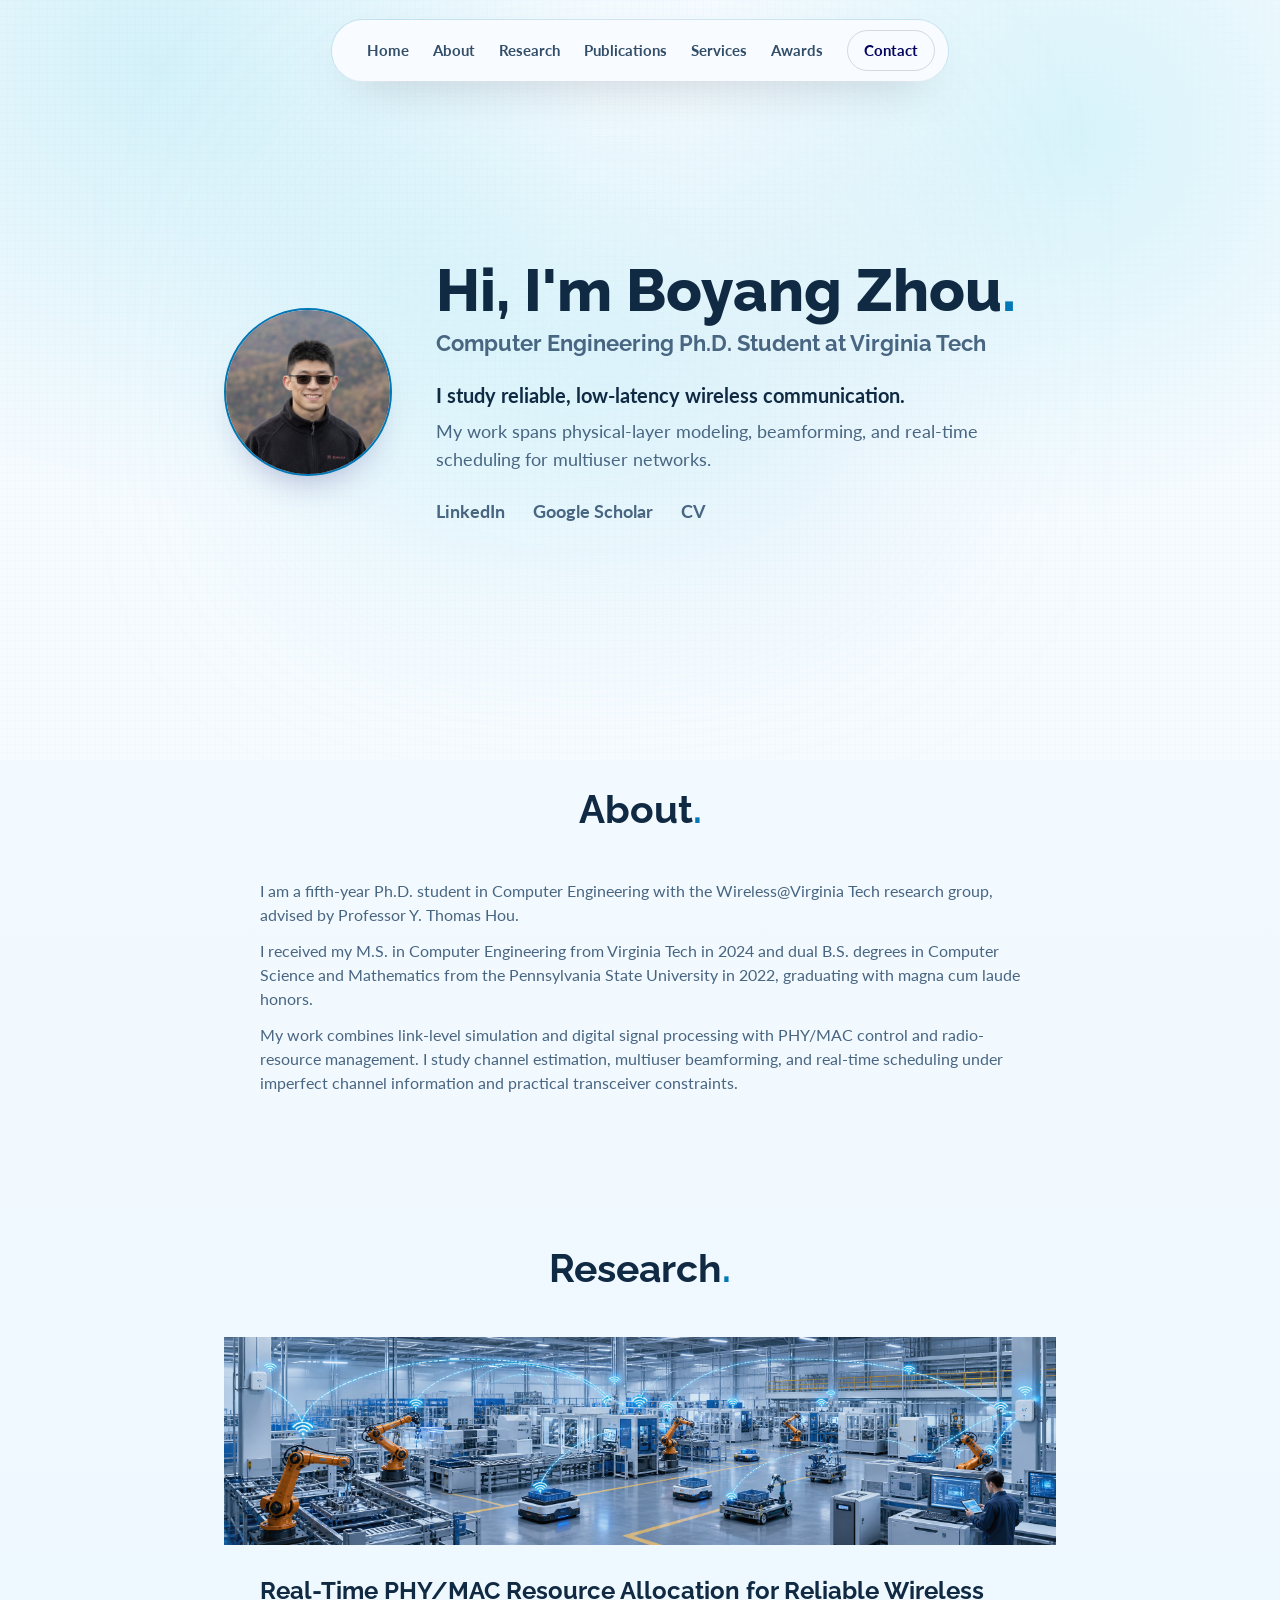
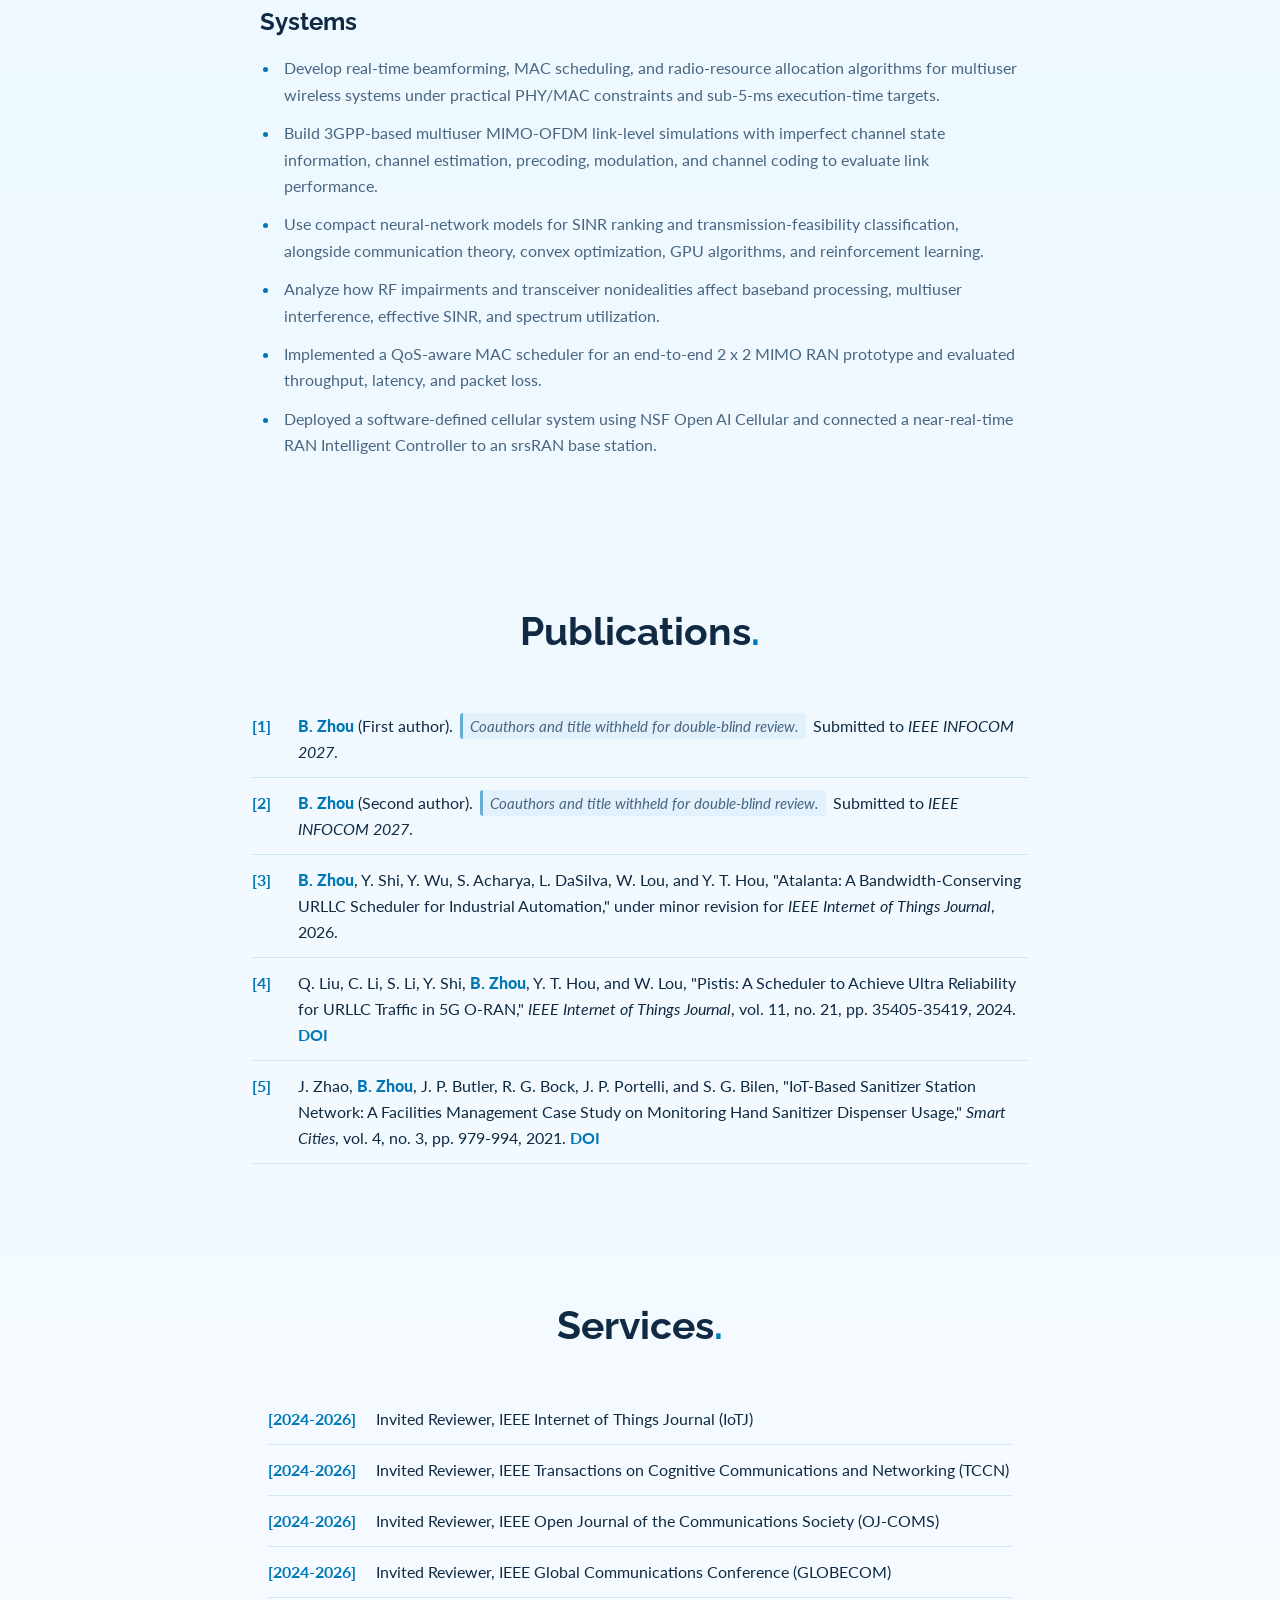
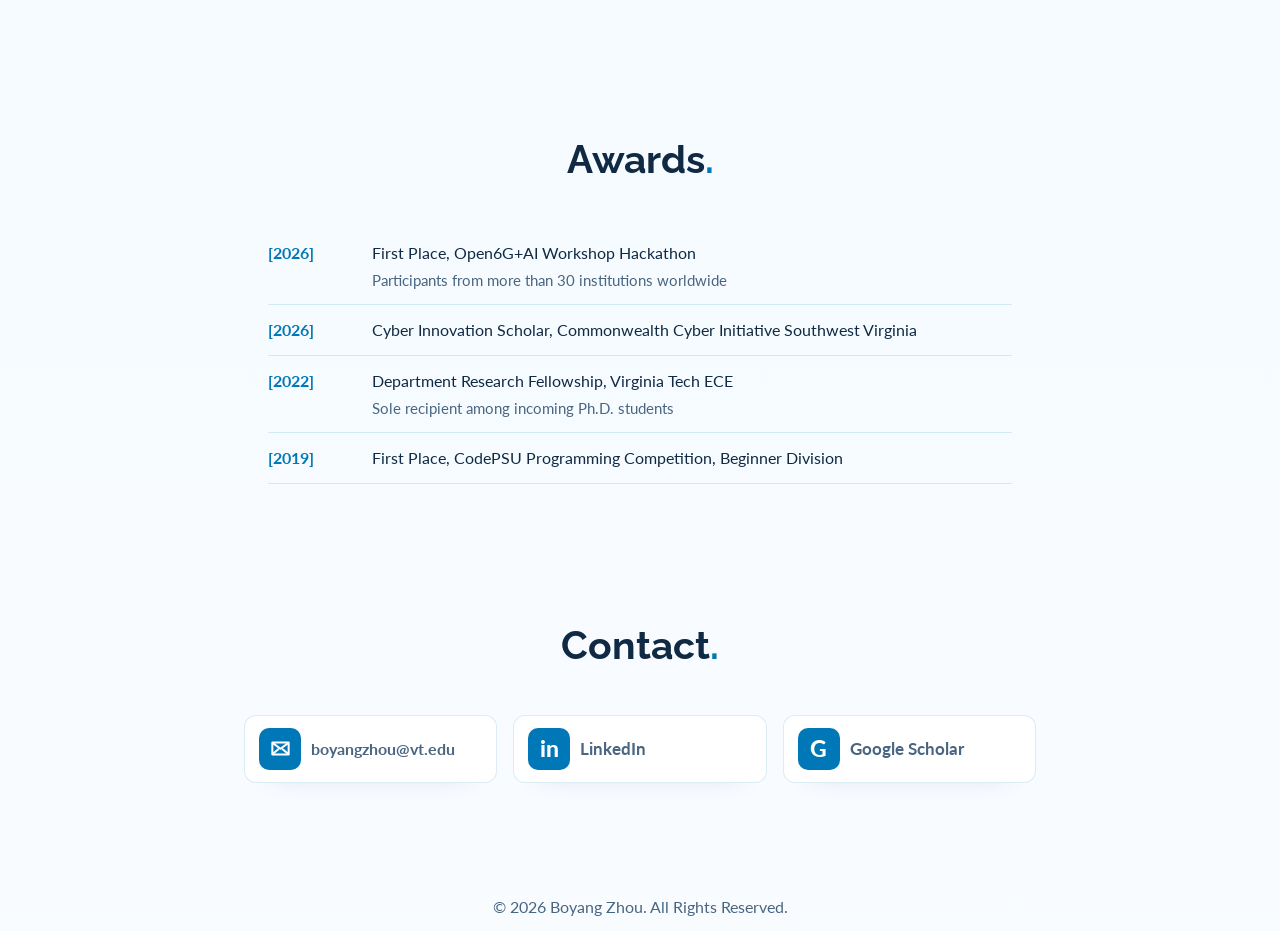
==== index.html @ 26a2ac99 "Refine homepage introduction and responsive hero" ====
<!doctype html>
<html lang="en">
  <head>
    <meta charset="utf-8">
    <meta name="viewport" content="width=device-width, initial-scale=1">
    <meta name="description" content="Boyang Zhou is a fifth-year Computer Engineering Ph.D. student at Virginia Tech researching reliable, resource-efficient wireless systems across the PHY and MAC layers.">
    <title>Boyang Zhou</title>
    <link rel="icon" type="image/svg+xml" href="assets/favicon.svg">
    <link rel="preconnect" href="https://fonts.googleapis.com">
    <link rel="preconnect" href="https://fonts.gstatic.com" crossorigin>
    <link href="https://fonts.googleapis.com/css2?family=Lato:wght@100;300;400;700;900&family=Raleway:wght@100;200;300;400;500;600;700;800;900&display=swap" rel="stylesheet">
    <link rel="stylesheet" href="styles.css">
  </head>
  <body>
    <nav class="floating-nav" aria-label="Primary navigation">
      <a href="#home">Home</a>
      <a href="#about">About</a>
      <a href="#projects">Research</a>
      <a href="#publications">Publications</a>
      <a href="#services">Services</a>
      <a href="#award">Awards</a>
      <a class="nav-contact" href="#contact">Contact</a>
    </nav>

    <main>
      <section id="home" class="hero bg-grid">
        <div class="glow"></div>
        <div class="hero-inner">
          <div class="hero-main">
            <div class="avatar-card" aria-label="Profile photo">
              <img id="portrait" src="assets/profile.jpg" alt="Boyang Zhou">
              <div class="avatar-fallback">BZ</div>
            </div>
            <div class="hero-text">
              <h1>Hi, I'm Boyang Zhou<span>.</span></h1>
              <h2>Computer Engineering Ph.D. Student at Virginia Tech</h2>
              <p class="hero-copy">
                I study reliable, low-latency wireless communication.
                <span>My work spans physical-layer modeling, beamforming, and real-time scheduling for multiuser networks.</span>
              </p>
              <div class="social-row" aria-label="Profile links">
                <a href="https://www.linkedin.com/in/byzhou1" rel="noreferrer">LinkedIn</a>
                <a href="https://scholar.google.com/citations?user=T1rkbY0AAAAJ&hl=en" rel="noreferrer">Google Scholar</a>
                <a href="assets/Boyang_Zhou_CV_2026_09_23.pdf">CV</a>
              </div>
            </div>
          </div>

        </div>
      </section>

      <section id="about" class="content-section">
        <header class="section-heading">
          <h2>About<span>.</span></h2>
        </header>

        <div class="about-layout">
          <div class="about-copy">
            <p>
              I am a fifth-year Ph.D. student in Computer Engineering with the Wireless@Virginia
              Tech research group, advised by Professor Y. Thomas Hou.
            </p>
            <p>
              I received my M.S. in Computer Engineering from Virginia Tech in 2024 and
              dual B.S. degrees in Computer Science and Mathematics from the Pennsylvania
              State University in 2022, graduating with magna cum laude honors.
            </p>
            <p>
              My work combines link-level simulation and digital signal processing with
              PHY/MAC control and radio-resource management. I study channel estimation,
              multiuser beamforming, and real-time scheduling under imperfect channel information
              and practical transceiver constraints.
            </p>
          </div>
        </div>
      </section>

      <section id="projects" class="content-section">
        <header class="section-heading">
          <h2>Research<span>.</span></h2>
        </header>

        <article class="research-feature">
          <div class="research-visual">
            <img src="assets/factory-wireless.png" alt="Automated industrial factory connected by wireless links">
          </div>
          <div class="research-content">
            <h3>Real-Time PHY/MAC Resource Allocation for Reliable Wireless Systems</h3>
            <ul>
              <li>Develop real-time beamforming, MAC scheduling, and radio-resource allocation algorithms for multiuser wireless systems under practical PHY/MAC constraints and sub-5-ms execution-time targets.</li>
              <li>Build 3GPP-based multiuser MIMO-OFDM link-level simulations with imperfect channel state information, channel estimation, precoding, modulation, and channel coding to evaluate link performance.</li>
              <li>Use compact neural-network models for SINR ranking and transmission-feasibility classification, alongside communication theory, convex optimization, GPU algorithms, and reinforcement learning.</li>
              <li>Analyze how RF impairments and transceiver nonidealities affect baseband processing, multiuser interference, effective SINR, and spectrum utilization.</li>
              <li>Implemented a QoS-aware MAC scheduler for an end-to-end 2 x 2 MIMO RAN prototype and evaluated throughput, latency, and packet loss.</li>
              <li>Deployed a software-defined cellular system using NSF Open AI Cellular and connected a near-real-time RAN Intelligent Controller to an srsRAN base station.</li>
            </ul>
          </div>
        </article>
      </section>

      <section id="publications" class="content-section">
        <header class="section-heading">
          <h2>Publications<span>.</span></h2>
        </header>

        <div class="publication-list" aria-live="polite">
          <ol class="ieee-list">
            <li>
              <strong class="author-emphasis">B. Zhou</strong> (First author).
              <span class="blind-review-note">Coauthors and title withheld for double-blind review.</span>
              Submitted to <em>IEEE INFOCOM 2027</em>.
            </li>
            <li>
              <strong class="author-emphasis">B. Zhou</strong> (Second author).
              <span class="blind-review-note">Coauthors and title withheld for double-blind review.</span>
              Submitted to <em>IEEE INFOCOM 2027</em>.
            </li>
            <li>
              <strong class="author-emphasis">B. Zhou</strong>, Y. Shi, Y. Wu, S. Acharya,
              L. DaSilva, W. Lou, and Y. T. Hou, "Atalanta: A Bandwidth-Conserving URLLC
              Scheduler for Industrial Automation," under minor revision for
              <em>IEEE Internet of Things Journal</em>, 2026.
            </li>
            <li>
              Q. Liu, C. Li, S. Li, Y. Shi, <strong class="author-emphasis">B. Zhou</strong>,
              Y. T. Hou, and W. Lou, "Pistis: A Scheduler to Achieve Ultra Reliability for
              URLLC Traffic in 5G O-RAN," <em>IEEE Internet of Things Journal</em>, vol. 11,
              no. 21, pp. 35405-35419, 2024. <a href="https://ieeexplore.ieee.org/stamp/stamp.jsp?arnumber=10620233" rel="noreferrer">DOI</a>
            </li>
            <li>
              J. Zhao, <strong class="author-emphasis">B. Zhou</strong>, J. P. Butler,
              R. G. Bock, J. P. Portelli, and S. G. Bilen, "IoT-Based Sanitizer Station
              Network: A Facilities Management Case Study on Monitoring Hand Sanitizer
              Dispenser Usage," <em>Smart Cities</em>, vol. 4, no. 3, pp. 979-994, 2021.
              <a href="https://doi.org/10.3390/smartcities4030051" rel="noreferrer">DOI</a>
            </li>
          </ol>
        </div>
      </section>

      <section id="services" class="content-section">
        <header class="section-heading">
          <h2>Services<span>.</span></h2>
        </header>

        <ul class="entry-list">
          <li><span>[2024-2026]</span> Invited Reviewer, IEEE Internet of Things Journal (IoTJ)</li>
          <li><span>[2024-2026]</span> Invited Reviewer, IEEE Transactions on Cognitive Communications and Networking (TCCN)</li>
          <li><span>[2024-2026]</span> Invited Reviewer, IEEE Open Journal of the Communications Society (OJ-COMS)</li>
          <li><span>[2024-2026]</span> Invited Reviewer, IEEE Global Communications Conference (GLOBECOM)</li>
        </ul>
      </section>

      <section id="award" class="content-section">
        <header class="section-heading">
          <h2>Awards<span>.</span></h2>
        </header>

        <ul class="entry-list award-list">
          <li>
            <span>[2026]</span>
            <div class="award-details">
              <p>First Place, Open6G+AI Workshop Hackathon</p>
              <small>Participants from more than 30 institutions worldwide</small>
            </div>
          </li>
          <li>
            <span>[2026]</span>
            <div class="award-details">
              <p>Cyber Innovation Scholar, Commonwealth Cyber Initiative Southwest Virginia</p>
            </div>
          </li>
          <li>
            <span>[2022]</span>
            <div class="award-details">
              <p>Department Research Fellowship, Virginia Tech ECE</p>
              <small>Sole recipient among incoming Ph.D. students</small>
            </div>
          </li>
          <li>
            <span>[2019]</span>
            <div class="award-details">
              <p>First Place, CodePSU Programming Competition, Beginner Division</p>
            </div>
          </li>
        </ul>
      </section>

      <section id="contact" class="content-section contact-section">
        <header class="section-heading">
          <h2>Contact<span>.</span></h2>
        </header>

        <ul class="contact-list">
          <li>
            <span class="contact-icon" aria-hidden="true">
              <svg viewBox="0 0 24 24" focusable="false">
                <path d="M4.75 6.75h14.5v10.5H4.75z"></path>
                <path d="m5.25 7.25 6.75 5 6.75-5"></path>
                <path d="m5.25 16.75 4.85-4.1"></path>
                <path d="m18.75 16.75-4.85-4.1"></path>
              </svg>
            </span>
            <div>
              <a href="mailto:boyangzhou@vt.edu">boyangzhou@vt.edu</a>
            </div>
          </li>
          <li>
            <span class="contact-icon">in</span>
            <div>
              <a href="https://www.linkedin.com/in/byzhou1" rel="noreferrer">LinkedIn</a>
            </div>
          </li>
          <li>
            <span class="contact-icon">G</span>
            <div>
              <a href="https://scholar.google.com/citations?user=T1rkbY0AAAAJ&hl=en" rel="noreferrer">Google Scholar</a>
            </div>
          </li>
        </ul>
      </section>
    </main>

    <footer class="footer">
      <p>© <span id="year"></span> Boyang Zhou. All Rights Reserved.</p>
    </footer>

    <script src="script.js"></script>
  </body>
</html>
---- styles.css ----
:root {
  --primary: #f6fbff;
  --secondary: #0077b6;
  --secondary-hover: #023e8a;
  --third: #ffffff;
  --primary-text: #102a43;
  --secondary-text: #486581;
  --white: #f8fbff;
  --ink-muted: #334e68;
  --soft-blue: #caf0f8;
  --pale-blue: #e6f6ff;
  --sky-blue: #00b4d8;
  --deep-blue: #03045e;
  --card-border: rgba(0, 119, 182, 0.14);
}

* {
  box-sizing: border-box;
  margin: 0;
  padding: 0;
  scroll-behavior: smooth;
}

body {
  min-height: 100vh;
  background:
    linear-gradient(180deg, #f6fbff 0%, #eef8ff 42%, #f9fcff 100%);
  color: var(--primary-text);
  font-family: Lato, system-ui, -apple-system, BlinkMacSystemFont, "Segoe UI", sans-serif;
  line-height: 1.5;
}

a {
  color: inherit;
  text-decoration: none;
}

a:hover {
  color: inherit;
}

img {
  display: block;
  width: 100%;
}

.floating-nav {
  position: fixed;
  inset-inline: 0;
  top: 20px;
  z-index: 5000;
  display: flex;
  width: max-content;
  max-width: calc(100vw - 24px);
  align-items: center;
  justify-content: center;
  gap: 24px;
  margin-inline: auto;
  padding: 9px 12px 9px 34px;
  border: 1px solid transparent;
  border-radius: 999px;
  background: var(--white);
  color: var(--ink-muted);
  box-shadow:
    0 18px 46px -26px rgba(3, 10, 24, 0.58),
    0 1px 0 0 rgba(248, 251, 255, 0.72),
    0 0 0 1px rgba(0, 119, 182, 0.14);
  font-weight: 500;
}

.floating-nav a {
  position: relative;
  display: flex;
  align-items: center;
  font-size: 15px;
  font-weight: 700;
  transition: color 180ms ease, background 180ms ease, border-color 180ms ease, box-shadow 180ms ease;
}

.floating-nav a:hover {
  color: var(--secondary);
}

.floating-nav a::before,
.social-row a::before,
.contact-list a::before,
.publication-links a::before {
  position: absolute;
  right: 0;
  bottom: -4px;
  left: 0;
  height: 2px;
  border-radius: 999px;
  content: "";
  background: currentColor;
  transform: scaleX(0);
  transform-origin: center;
  transition: transform 180ms ease;
}

.floating-nav a:hover::before,
.social-row a:hover::before,
.contact-list a:hover::before,
.publication-links a:hover::before {
  transform: scaleX(1);
}

.floating-nav .nav-contact {
  padding: 8px 16px;
  border: 1px solid rgba(66, 82, 109, 0.2);
  border-radius: 999px;
  color: var(--deep-blue);
}

.floating-nav .nav-contact::before {
  display: none;
}

.floating-nav .nav-contact:hover {
  border-color: var(--secondary);
  background: rgba(0, 119, 182, 0.08);
  box-shadow: 0 0 0 3px rgba(0, 119, 182, 0.12);
}

.bg-grid {
  background-color: var(--primary);
  background-image:
    radial-gradient(circle at 12% 8%, rgba(0, 180, 216, 0.14), transparent 28rem),
    radial-gradient(circle at 84% 18%, rgba(202, 240, 248, 0.7), transparent 24rem),
    url("data:image/svg+xml,%3csvg xmlns='http://www.w3.org/2000/svg' viewBox='0 0 32 32' width='8' height='8' fill='none' stroke='rgb(0 119 182 / 0.08)'%3e%3cpath d='M0 .5H31.5V32'/%3e%3c/svg%3e");
}

.hero {
  position: relative;
  display: flex;
  min-height: min(760px, 88vh);
  align-items: center;
  overflow: hidden;
  padding: 96px 24px 72px;
}

.hero-inner,
.content-section,
.footer {
  max-width: 56rem;
  margin-inline: auto;
}

.hero-inner {
  position: relative;
  z-index: 2;
  width: 100%;
  padding-inline: 32px;
}

.social-row {
  display: flex;
  flex-wrap: wrap;
  gap: 28px;
  padding: 24px 0 0;
  color: var(--secondary-text);
  font-size: 18px;
  font-weight: 700;
}

.social-row a:hover {
  color: var(--secondary);
}

.social-row a,
.contact-list a,
.publication-links a {
  position: relative;
  font-family: Lato, system-ui, -apple-system, BlinkMacSystemFont, "Segoe UI", sans-serif;
  font-weight: 700;
}

.social-row a {
  transition: color 180ms ease, background 180ms ease;
}

.hero-main {
  display: flex;
  align-items: center;
  justify-content: flex-start;
  gap: 44px;
  margin-top: 0;
}

.hero-text {
  min-width: 0;
}

.hero h1 {
  color: var(--primary-text);
  font-family: Raleway, sans-serif;
  font-size: clamp(40px, 7vw, 59px);
  font-weight: 800;
  line-height: 1.08;
}

.hero h1 span,
.section-heading h2 span {
  color: var(--secondary);
}

.hero h2 {
  margin-top: 8px;
  color: var(--secondary-text);
  font-family: Raleway, sans-serif;
  font-size: clamp(18px, 2.2vw, 22px);
  font-weight: 700;
  line-height: 1.18;
  white-space: nowrap;
}

.avatar-card {
  display: block;
  width: 168px;
  height: 168px;
  flex: 0 0 168px;
  overflow: hidden;
  border: 2px solid var(--secondary);
  border-radius: 999px;
  background: var(--pale-blue);
  box-shadow: 0 22px 48px -32px rgba(3, 4, 94, 0.58);
}

.avatar-card img {
  display: none;
  height: 100%;
  object-fit: cover;
  object-position: 50% 25%;
}

.avatar-card.loaded img {
  display: block;
}

.avatar-card.loaded .avatar-fallback {
  display: none;
}

.avatar-fallback {
  display: grid;
  height: 100%;
  place-items: center;
  color: var(--secondary);
  font-family: Raleway, sans-serif;
  font-size: 54px;
  font-weight: 900;
}

.hero-copy {
  max-width: 36rem;
  padding-top: 24px;
  color: var(--primary-text);
  font-size: 20px;
  font-weight: 700;
  line-height: 1.45;
}

.hero-copy span {
  display: block;
  margin-top: 8px;
  color: var(--secondary-text);
  font-size: 18px;
  font-weight: 400;
  line-height: 1.55;
}

.primary-button,
.read-more {
  display: inline-flex;
  align-items: center;
  justify-content: center;
  gap: 8px;
  margin-top: 12px;
  padding: 10px 16px;
  border: 0;
  border-radius: 8px;
  background: var(--secondary);
  color: #ffffff;
  font: inherit;
  font-size: 16px;
  font-weight: 700;
  text-transform: uppercase;
  box-shadow: 0 14px 28px -18px rgba(0, 119, 182, 0.72), 0 2px 8px rgba(3, 10, 24, 0.08);
  cursor: pointer;
  transition: background 160ms ease, box-shadow 160ms ease, transform 160ms ease;
}

.primary-button:hover,
.read-more:hover {
  background: var(--secondary-hover);
  box-shadow: 0 18px 34px -20px rgba(147, 197, 253, 0.68), 0 4px 10px rgba(3, 10, 24, 0.18);
  transform: translate(-2px, -2px);
}

.glow {
  position: absolute;
  top: 176px;
  left: calc(50% - 300px);
  width: min(32rem, 75vw);
  height: 357px;
  filter: blur(118px);
  background: linear-gradient(106.89deg, rgba(0, 180, 216, 0.2) 15.73%, rgba(144, 224, 239, 0.38) 15.74%, rgba(202, 240, 248, 0.52) 56.49%, rgba(0, 119, 182, 0.18) 115.91%);
}

.content-section {
  padding: 20px 32px 112px;
  scroll-margin-top: 112px;
}

.section-heading {
  padding-bottom: 40px;
  text-align: center;
}

.section-heading h2 {
  color: var(--primary-text);
  font-family: Raleway, sans-serif;
  font-size: 39px;
  font-weight: 700;
}

.section-heading p {
  color: var(--secondary-text);
}

.about-layout {
  display: block;
  color: var(--secondary-text);
}

.about-copy {
  max-width: 760px;
  margin-inline: auto;
}

.about-copy p {
  padding-bottom: 12px;
  font-size: 16px;
}

.research-feature {
  max-width: 850px;
  margin-inline: auto;
}

.research-visual {
  position: relative;
  overflow: hidden;
  margin-bottom: 30px;
  -webkit-mask-image: radial-gradient(ellipse 98% 94% at center, #000 58%, rgba(0, 0, 0, 0.96) 76%, transparent 100%);
  mask-image: radial-gradient(ellipse 98% 94% at center, #000 58%, rgba(0, 0, 0, 0.96) 76%, transparent 100%);
}

.research-visual img {
  display: block;
  width: 100%;
  height: auto;
  filter: saturate(0.92) contrast(0.97);
}

.research-content {
  max-width: 800px;
  margin-inline: auto;
  padding-inline: 20px;
}

.research-content h3 {
  margin-bottom: 18px;
  color: var(--primary-text);
  font-family: Raleway, sans-serif;
  font-size: 24px;
  font-weight: 700;
  line-height: 1.3;
}

.research-content ul {
  padding-left: 20px;
  color: var(--secondary-text);
}

.research-content li {
  margin-bottom: 12px;
  padding-left: 4px;
  font-size: 16px;
  line-height: 1.65;
}

.research-content li::marker {
  color: var(--secondary);
}

.publication-list {
  display: block;
  padding-inline: 28px;
}

.publication-empty {
  max-width: 760px;
  margin-inline: auto;
  color: var(--secondary-text);
  font-size: 16px;
  text-align: left;
}

.ieee-list {
  max-width: 800px;
  margin-inline: auto;
  list-style: none;
  counter-reset: publications;
}

.ieee-list li {
  position: relative;
  padding: 12px 0 12px 46px;
  border-bottom: 1px solid var(--card-border);
  color: var(--primary-text);
  font-size: 16px;
  line-height: 1.62;
}

.ieee-list li::before {
  position: absolute;
  left: 0;
  content: "[" counter(publications) "]";
  counter-increment: publications;
  color: var(--secondary);
  font-weight: 700;
}

.author-emphasis {
  color: var(--secondary);
  font-weight: 900;
}

.blind-review-note {
  display: inline-block;
  margin-inline: 3px;
  padding: 1px 7px;
  border-left: 3px solid rgba(0, 119, 182, 0.55);
  border-radius: 3px;
  background: rgba(0, 119, 182, 0.06);
  color: var(--secondary-text);
  font-size: 15px;
  font-style: italic;
}

.publication-links {
  display: inline;
  margin-left: 0;
  padding-block: 0;
}

.publication-links a,
.publication-empty a,
.ieee-list a {
  color: var(--secondary);
  font-weight: 700;
}

.publication-links a:hover,
.ieee-list a:hover {
  color: var(--secondary-hover);
}

.fine-print {
  margin-top: 24px;
  color: var(--secondary-text);
  font-size: 16px;
  text-align: center;
}

.entry-list {
  max-width: 800px;
  margin-inline: auto;
  padding-inline: 28px;
  list-style: none;
}

.entry-list li {
  padding: 12px 0;
  border-bottom: 1px solid var(--card-border);
  color: var(--primary-text);
  font-size: 16px;
  line-height: 1.62;
}

.entry-list span {
  display: inline-block;
  min-width: 6.5rem;
  color: var(--secondary);
  font-weight: 700;
}

.award-list li {
  display: grid;
  grid-template-columns: 6.5rem minmax(0, 1fr);
  align-items: start;
}

.award-details small {
  display: block;
  margin-top: 3px;
  color: var(--secondary-text);
  font-size: 15px;
  line-height: 1.55;
}

.contact-section {
  padding-bottom: 112px;
}

.contact-list {
  display: grid;
  grid-template-columns: repeat(auto-fit, minmax(225px, 1fr));
  gap: 16px;
  max-width: 920px;
  margin-inline: auto;
  padding-inline: 20px;
  list-style: none;
}

.contact-list li {
  display: flex;
  min-width: 0;
  align-items: center;
  padding: 12px 14px;
  border: 1px solid var(--card-border);
  border-radius: 12px;
  background: var(--third);
  box-shadow: 0 14px 30px -28px rgba(3, 4, 94, 0.3);
}

.contact-icon {
  display: flex;
  width: 42px;
  height: 42px;
  flex: 0 0 42px;
  align-items: center;
  justify-content: center;
  border-radius: 10px;
  background: var(--secondary);
  color: #ffffff;
  font-size: 23px;
  font-weight: 900;
  line-height: 1;
}

.contact-icon svg {
  width: 27px;
  height: 27px;
  fill: none;
  stroke: currentColor;
  stroke-linecap: round;
  stroke-linejoin: round;
  stroke-width: 1.8;
}

.contact-list div {
  margin-left: 10px;
}

.contact-list a {
  display: inline-block;
  color: var(--secondary-text);
  font-size: 16px;
  font-weight: 700;
  overflow-wrap: anywhere;
  transition: color 180ms ease, background 180ms ease;
}

.contact-list li:not(:first-child) a {
  font-size: 17px;
}

.contact-list a:hover {
  color: var(--secondary);
}

.footer {
  padding: 0 32px 12px;
  color: var(--secondary-text);
  text-align: center;
}

@media (min-width: 769px) and (max-width: 900px) {
  .hero h1 {
    font-size: 48px;
  }
}

@media (max-width: 768px) {
  .floating-nav {
    gap: 12px;
    padding-left: 18px;
  }

  .floating-nav a {
    font-size: 13px;
  }

  .hero-inner,
  .content-section,
  .footer {
    padding-inline: 24px;
  }

  .hero-main {
    flex-direction: column;
    align-items: flex-start;
    gap: 20px;
  }

  .avatar-card {
    width: 104px;
    height: 104px;
    flex-basis: 104px;
  }

  .hero h2 {
    white-space: normal;
  }

  .contact-list {
    grid-template-columns: 1fr;
    padding-inline: 20px;
  }

  .publication-list {
    padding-inline: 20px;
  }

  .ieee-list li {
    padding-left: 40px;
  }

  .research-content {
    padding-inline: 20px;
  }

  .research-content h3 {
    font-size: 21px;
  }
}

@media (max-width: 520px) {
  .floating-nav {
    width: calc(100vw - 16px);
    gap: 0;
    justify-content: space-between;
    padding: 7px 6px;
  }

  .floating-nav a {
    font-size: 11px;
  }

  .floating-nav .nav-contact {
    padding: 7px 9px;
  }

  .award-list li {
    grid-template-columns: 5.25rem minmax(0, 1fr);
  }

  .social-row {
    justify-content: flex-start;
  }
}

@media (max-width: 360px) {
  .floating-nav {
    justify-content: flex-start;
    gap: 12px;
    overflow-x: auto;
    padding-inline: 12px;
    scrollbar-width: none;
  }

  .floating-nav::-webkit-scrollbar {
    display: none;
  }

  .floating-nav a {
    flex: none;
    white-space: nowrap;
  }

  .hero {
    padding: 84px 16px 36px;
  }

  .hero-inner {
    padding-inline: 16px;
  }

  .hero-main {
    gap: 14px;
  }

  .avatar-card {
    width: 80px;
    height: 80px;
    flex-basis: 80px;
  }

  .hero h1 {
    font-size: 36px;
  }

  .hero h2 {
    font-size: 16px;
  }

  .hero-copy {
    padding-top: 16px;
    font-size: 18px;
  }

  .hero-copy span {
    font-size: 16px;
  }

  .social-row {
    gap: 16px;
    padding-top: 16px;
    font-size: 16px;
  }
}
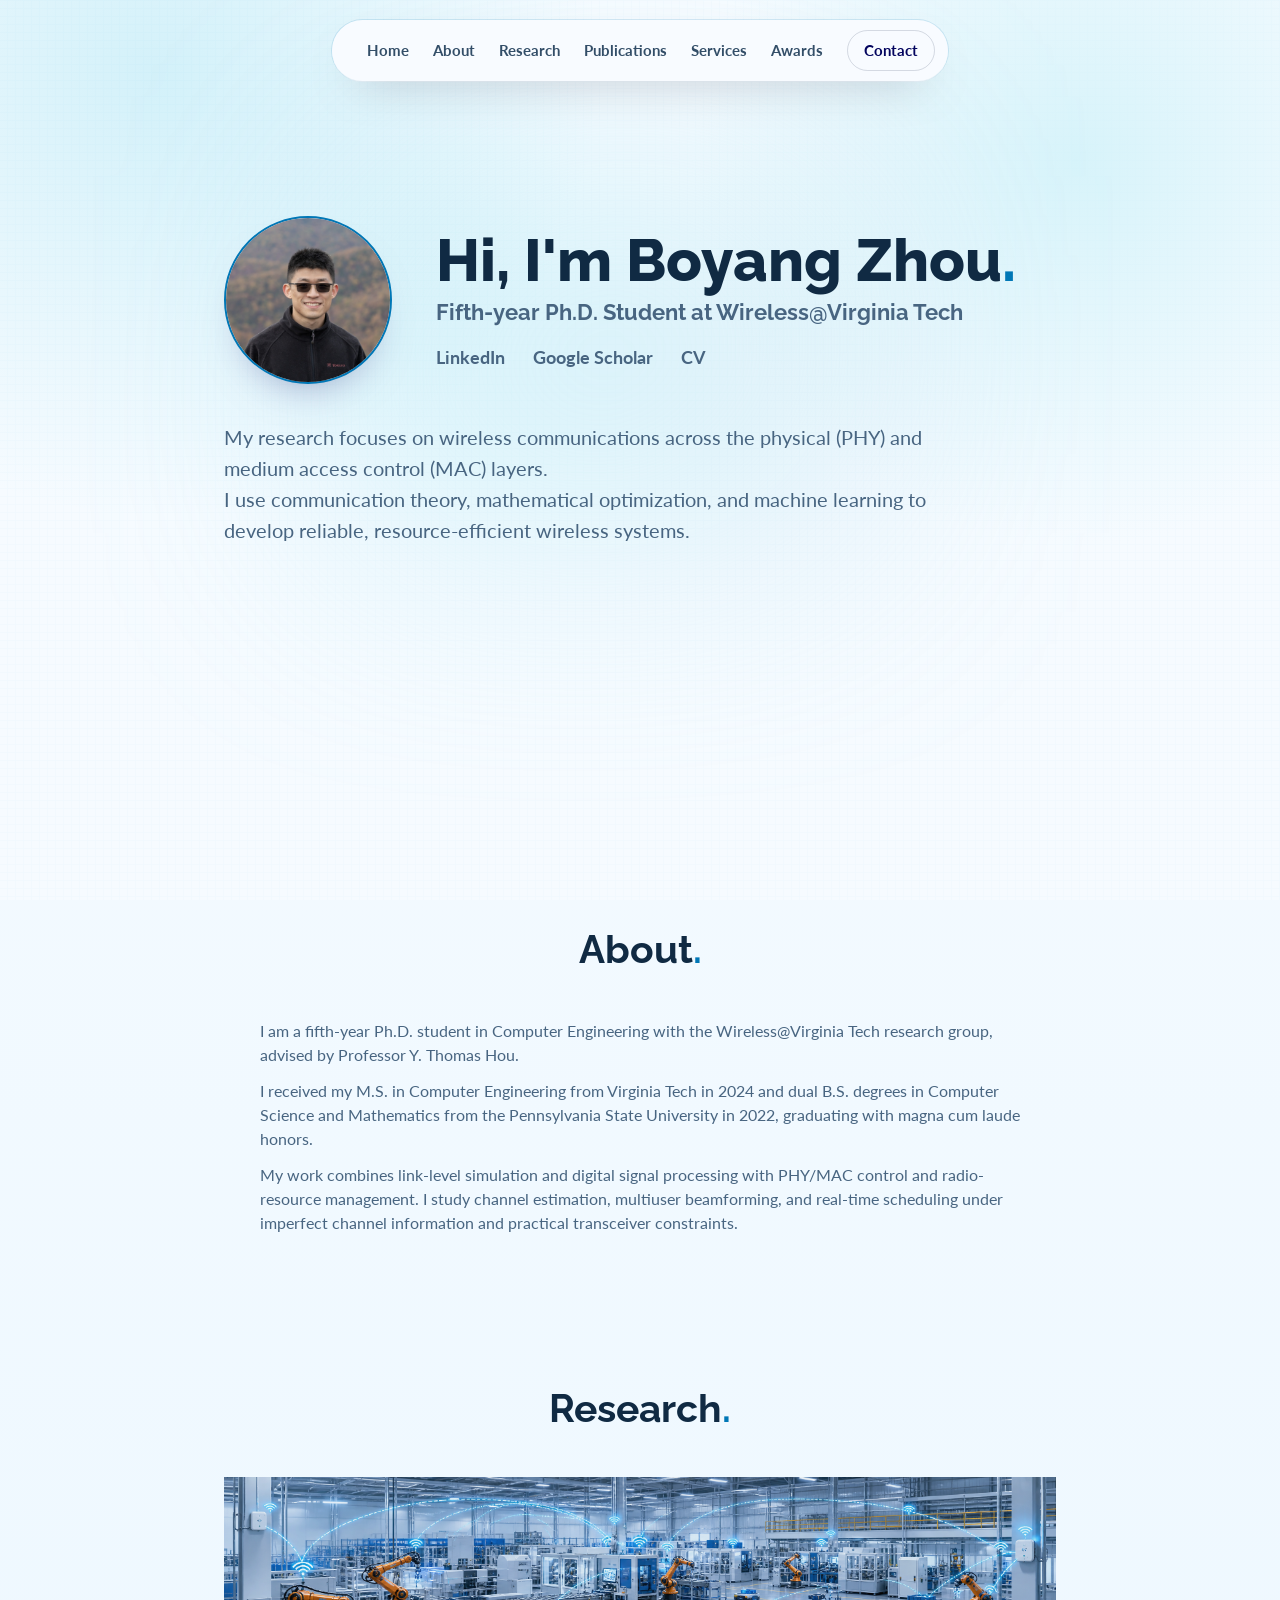
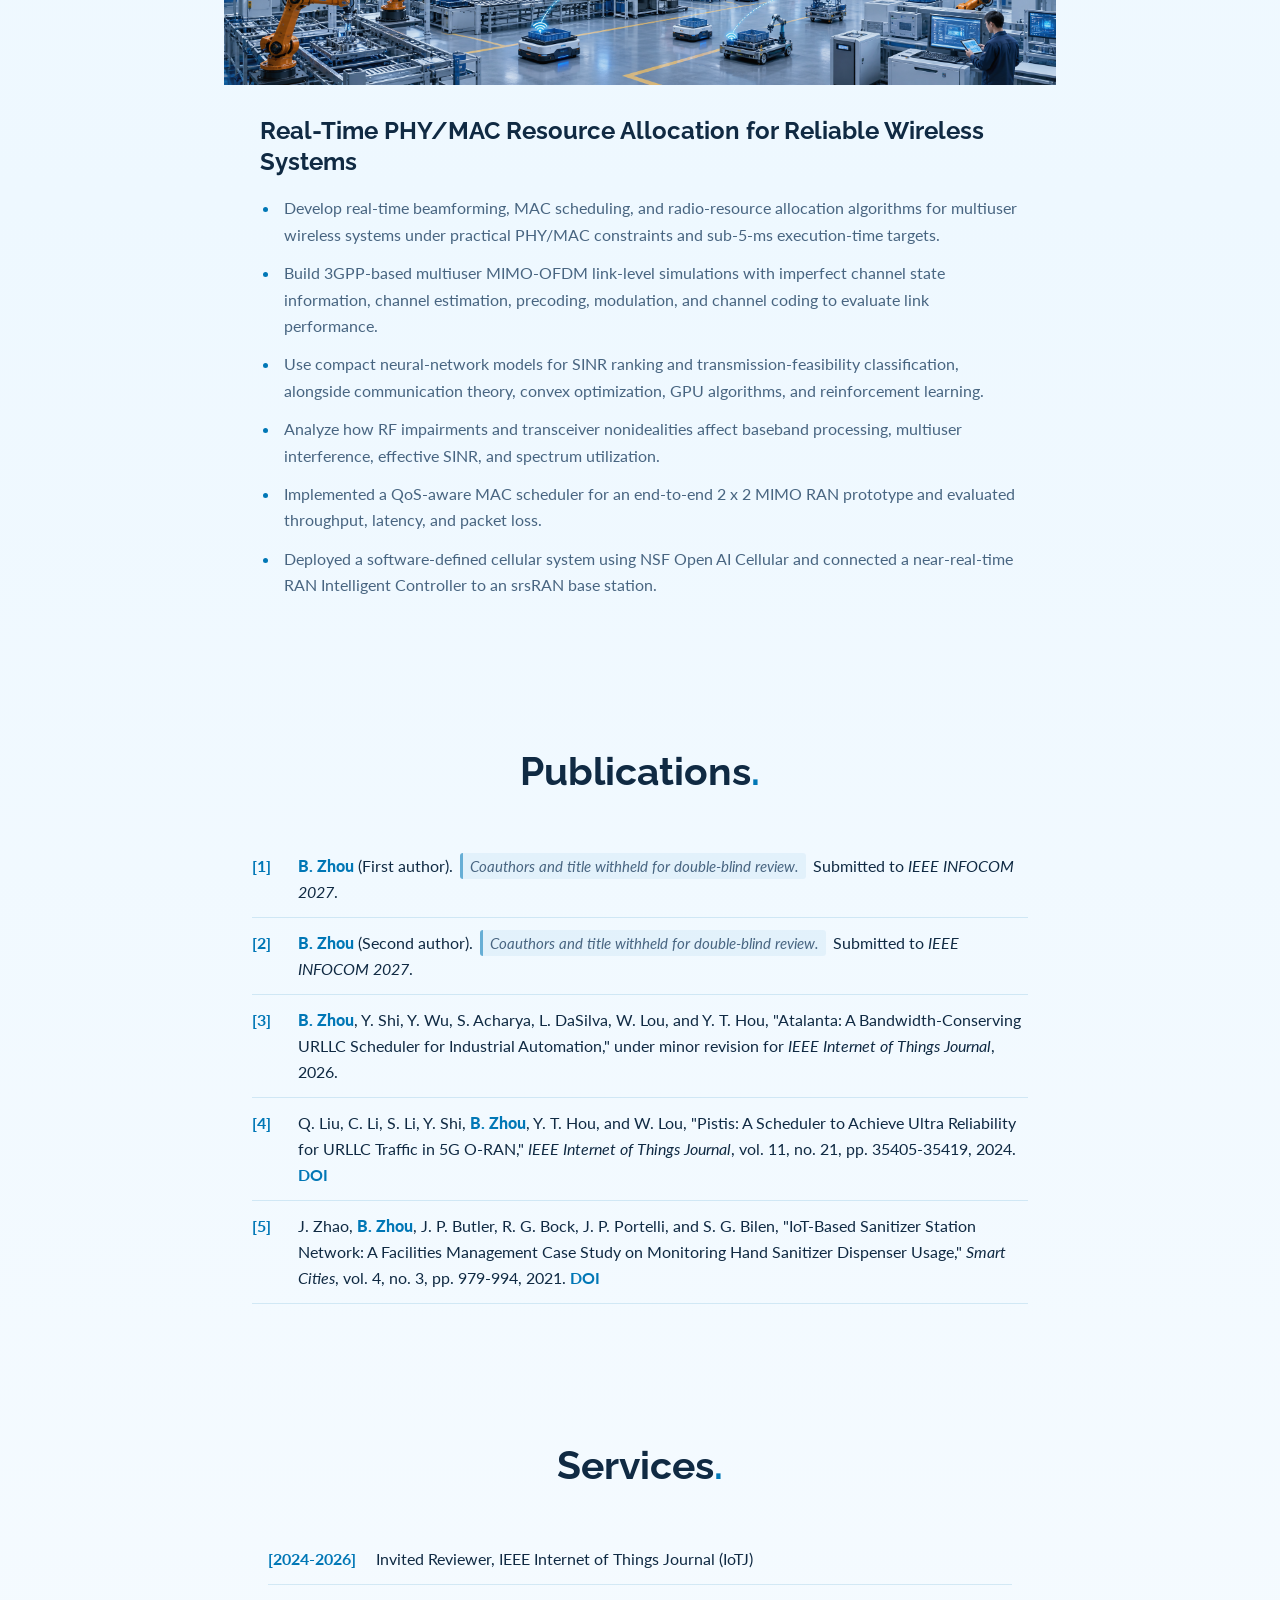
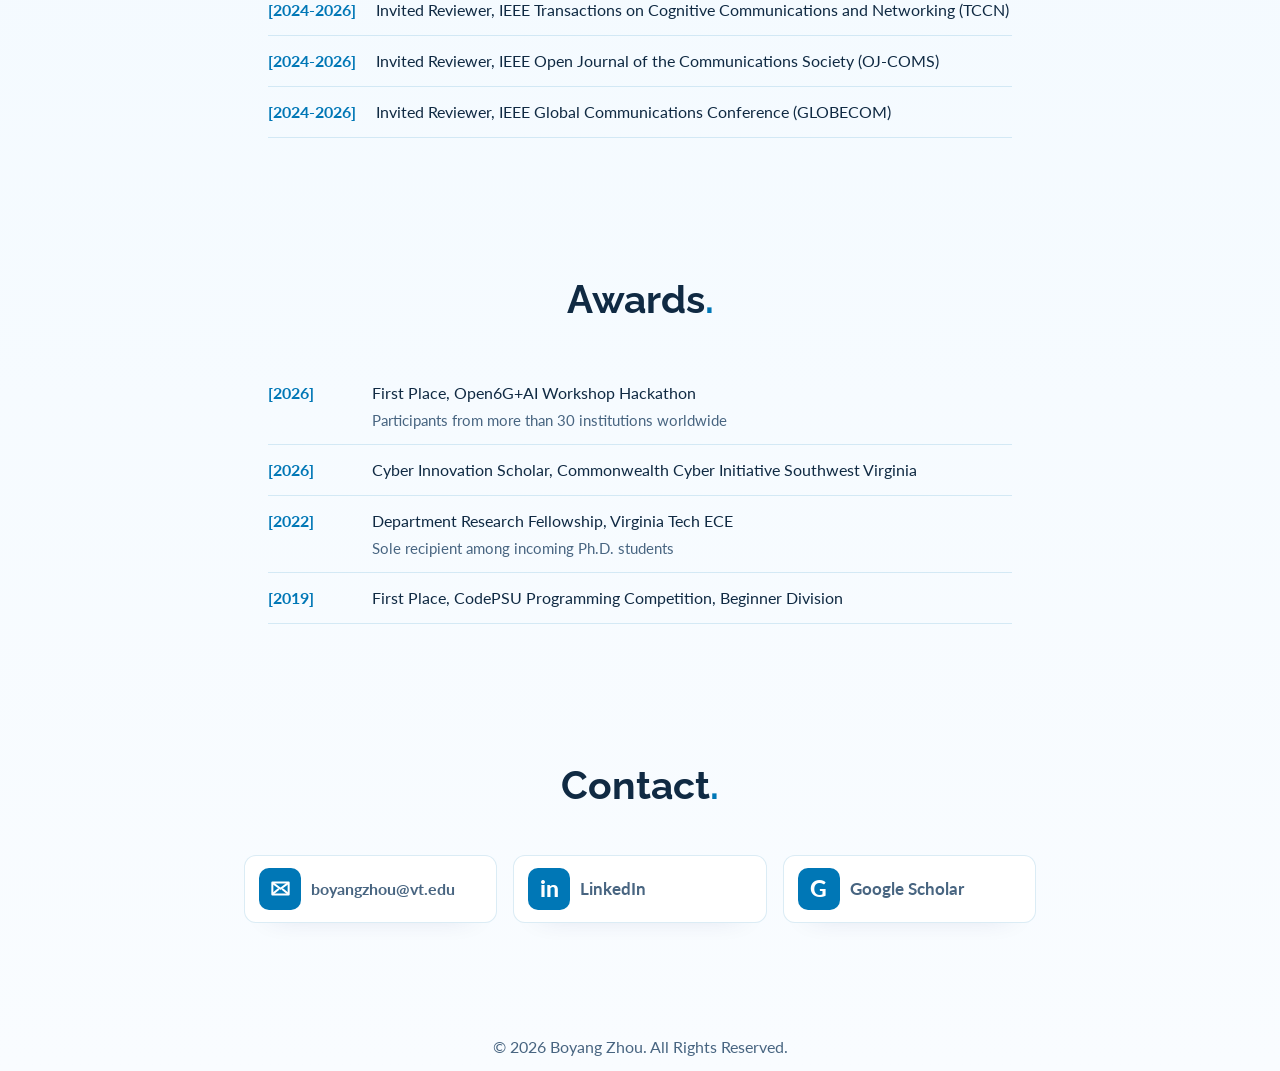
==== commit b6540bcf: "Restore homepage introduction layout and CV wording" ====
--- a/index.html
+++ b/index.html
@@ -33,11 +33,7 @@
             </div>
             <div class="hero-text">
               <h1>Hi, I'm Boyang Zhou<span>.</span></h1>
-              <h2>Computer Engineering Ph.D. Student at Virginia Tech</h2>
-              <p class="hero-copy">
-                I study reliable, low-latency wireless communication.
-                <span>My work spans physical-layer modeling, beamforming, and real-time scheduling for multiuser networks.</span>
-              </p>
+              <h2>Fifth-year Ph.D. Student at Wireless@Virginia Tech</h2>
               <div class="social-row" aria-label="Profile links">
                 <a href="https://www.linkedin.com/in/byzhou1" rel="noreferrer">LinkedIn</a>
                 <a href="https://scholar.google.com/citations?user=T1rkbY0AAAAJ&hl=en" rel="noreferrer">Google Scholar</a>
@@ -45,6 +41,11 @@
               </div>
             </div>
           </div>
+
+          <p class="hero-copy">
+            My research focuses on wireless communications across the physical (PHY) and medium access control (MAC) layers.
+            <span>I use communication theory, mathematical optimization, and machine learning to develop reliable, resource-efficient wireless systems.</span>
+          </p>
 
         </div>
       </section>
--- a/styles.css
+++ b/styles.css
@@ -132,11 +132,9 @@
 
 .hero {
   position: relative;
-  display: flex;
-  min-height: min(760px, 88vh);
-  align-items: center;
+  min-height: 100vh;
   overflow: hidden;
-  padding: 96px 24px 72px;
+  padding: 128px 24px 112px;
 }
 
 .hero-inner,
@@ -157,7 +155,7 @@
   display: flex;
   flex-wrap: wrap;
   gap: 28px;
-  padding: 24px 0 0;
+  padding: 18px 0 0;
   color: var(--secondary-text);
   font-size: 18px;
   font-weight: 700;
@@ -184,7 +182,7 @@
   align-items: center;
   justify-content: flex-start;
   gap: 44px;
-  margin-top: 0;
+  margin-top: 88px;
 }
 
 .hero-text {
@@ -252,21 +250,15 @@
 }
 
 .hero-copy {
-  max-width: 36rem;
-  padding-top: 24px;
-  color: var(--primary-text);
+  max-width: 760px;
+  padding: 38px 0 16px;
+  color: var(--secondary-text);
   font-size: 20px;
-  font-weight: 700;
-  line-height: 1.45;
+  line-height: 1.55;
 }
 
 .hero-copy span {
   display: block;
-  margin-top: 8px;
-  color: var(--secondary-text);
-  font-size: 18px;
-  font-weight: 400;
-  line-height: 1.55;
 }
 
 .primary-button,
@@ -594,6 +586,10 @@
 }
 
 @media (max-width: 768px) {
+  .hero {
+    padding-top: 116px;
+  }
+
   .floating-nav {
     gap: 12px;
     padding-left: 18px;
@@ -613,6 +609,7 @@
     flex-direction: column;
     align-items: flex-start;
     gap: 20px;
+    margin-top: 36px;
   }
 
   .avatar-card {
@@ -717,7 +714,7 @@
   }
 
   .hero-copy {
-    padding-top: 16px;
+    padding-top: 28px;
     font-size: 18px;
   }
 
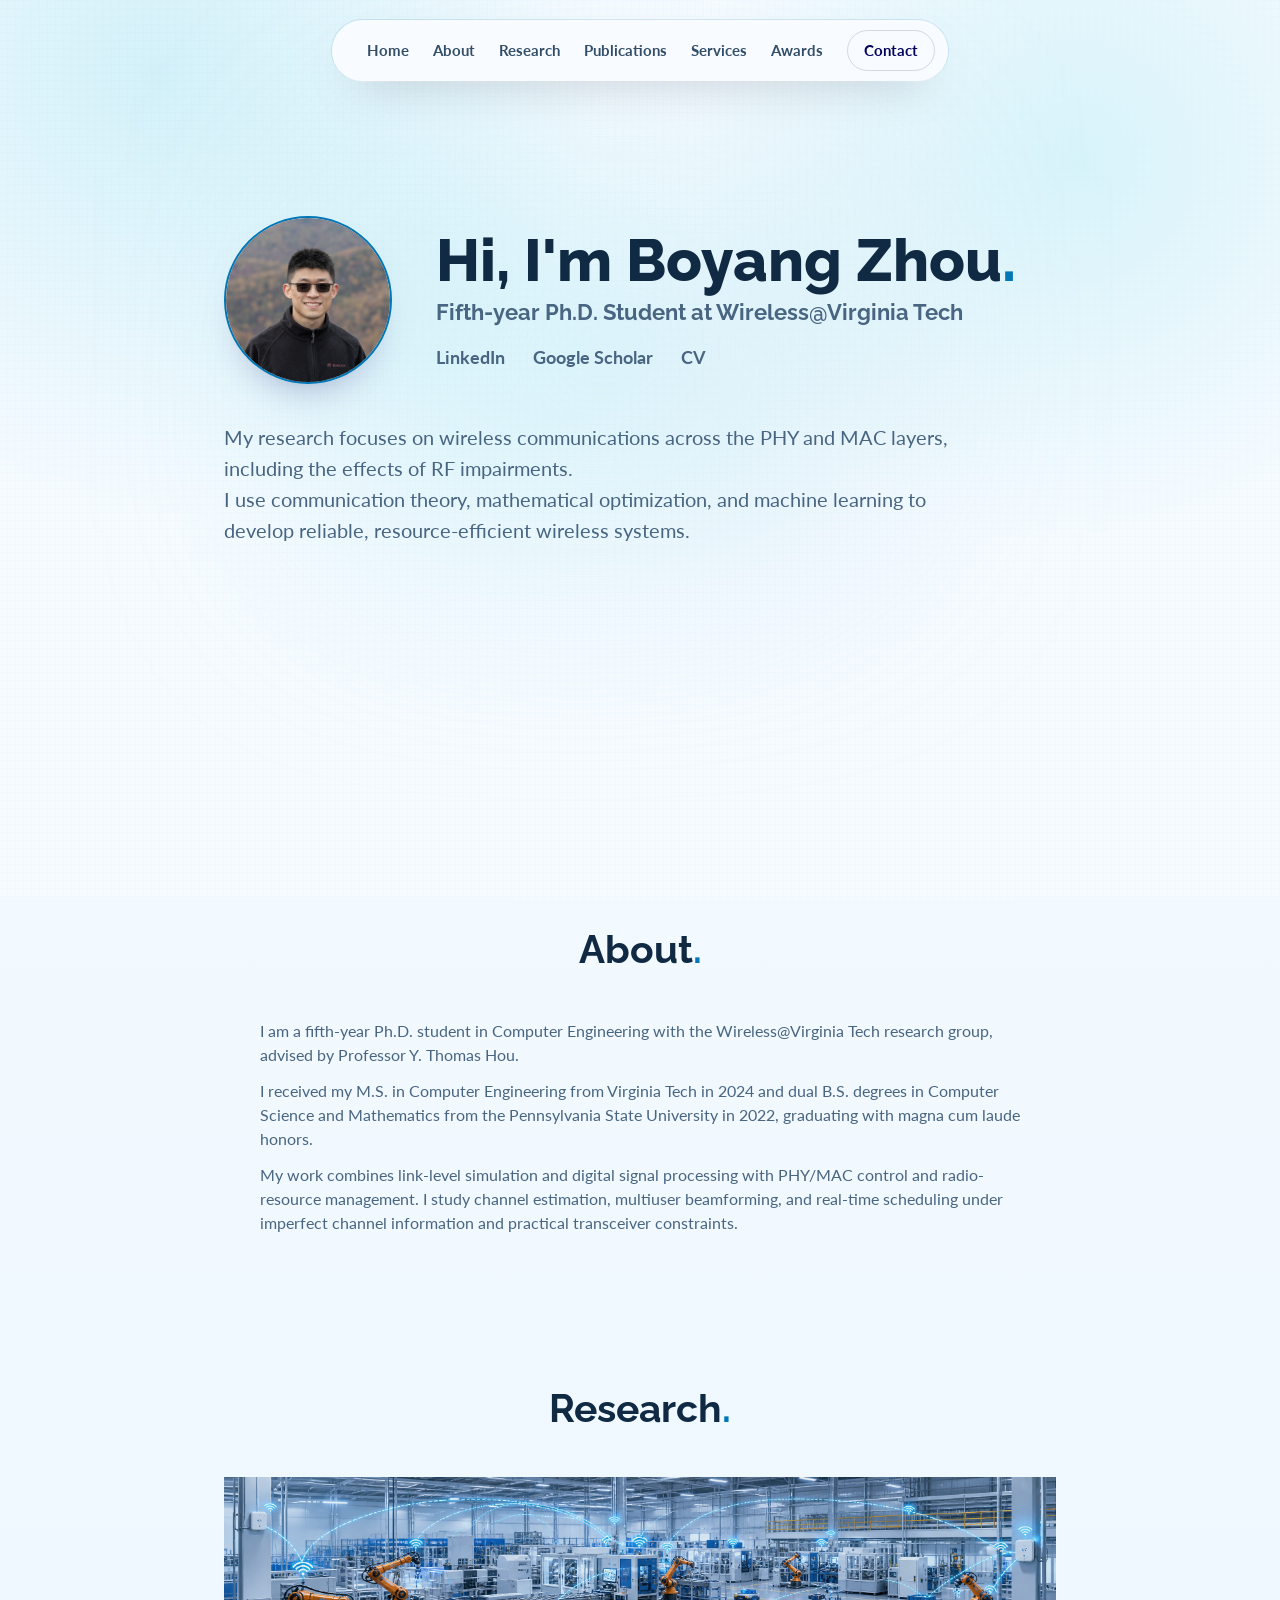
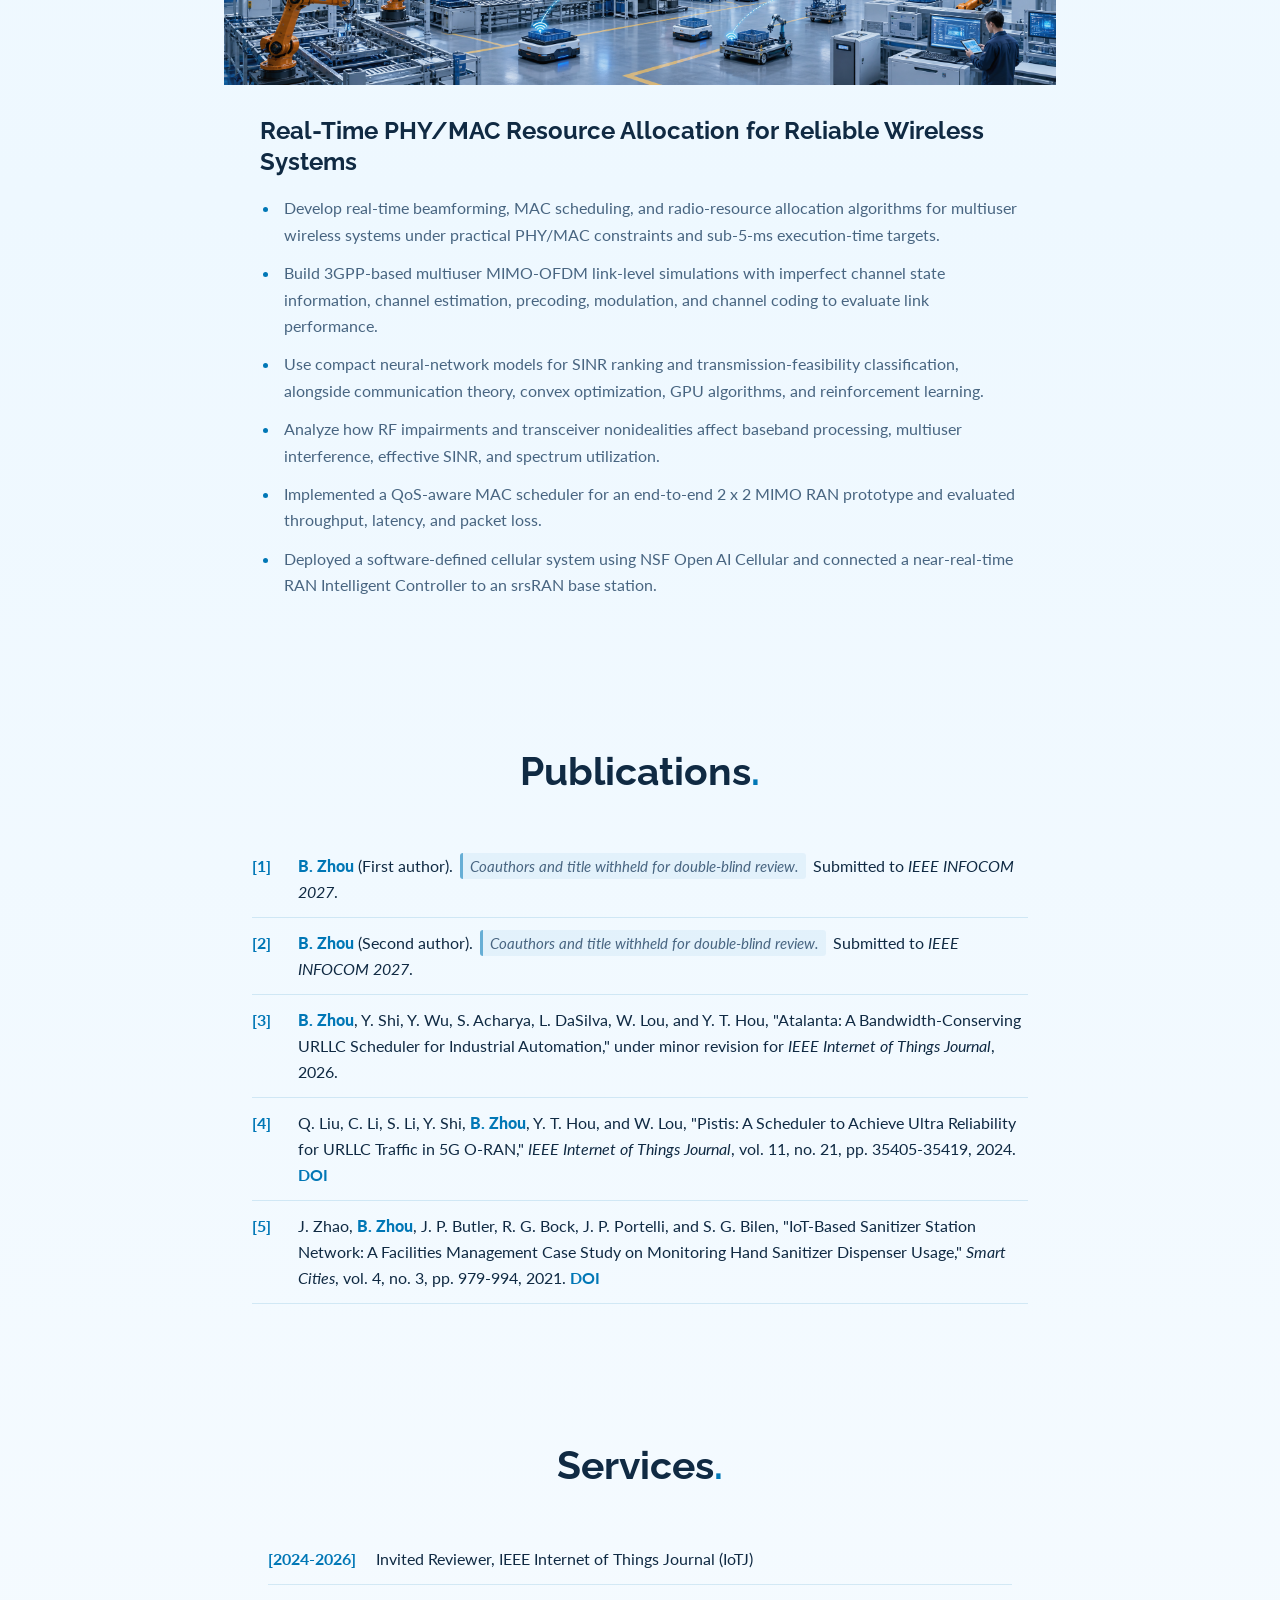
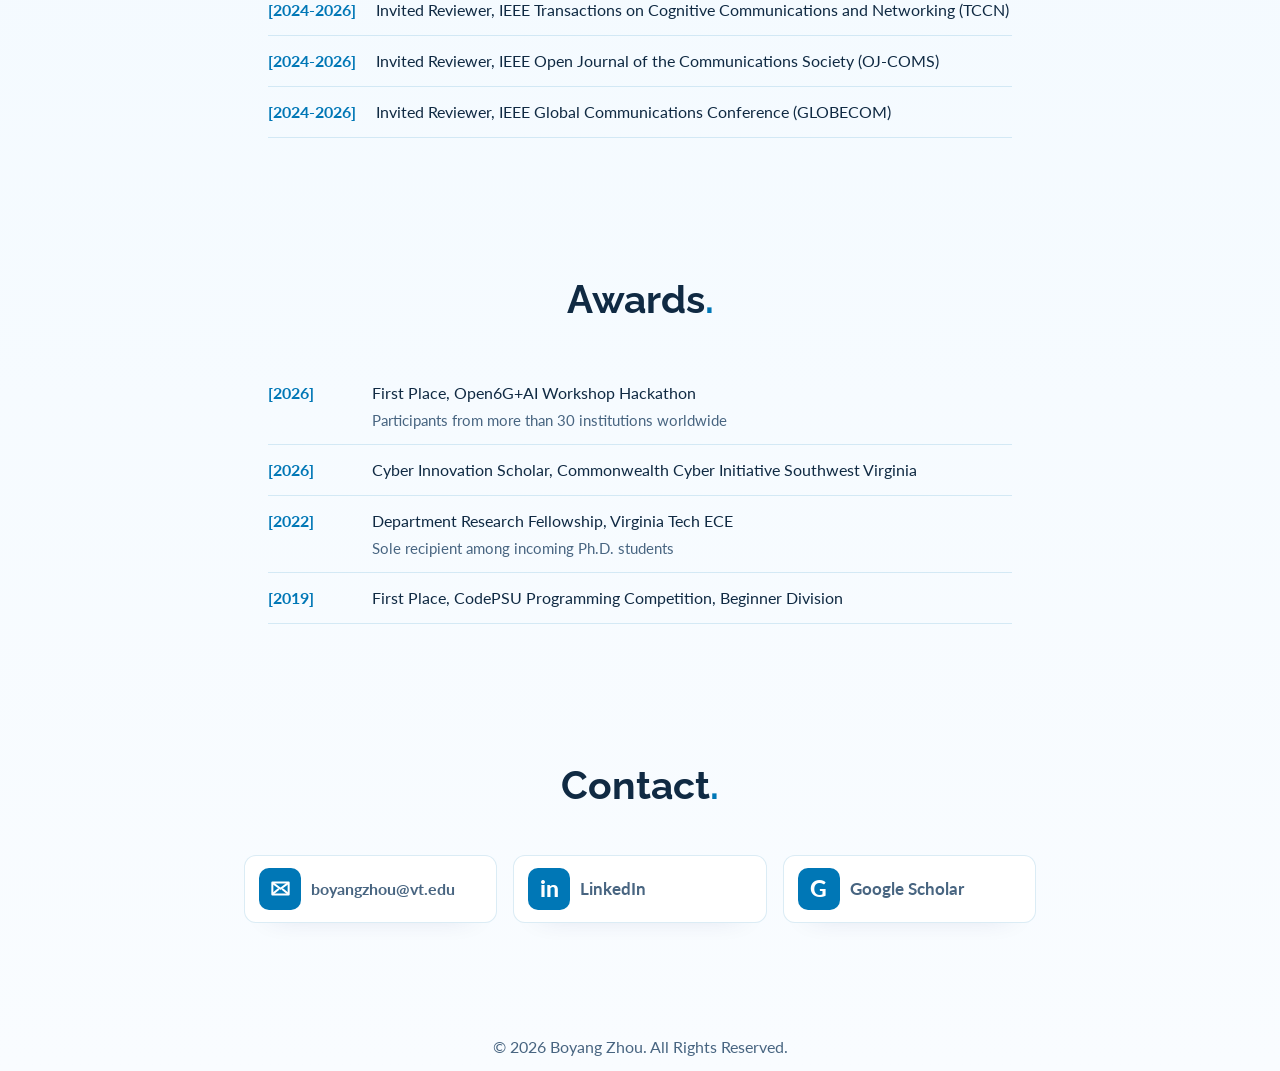
==== commit 3c6bcb04: "Clarify PHY MAC and RF wording" ====
--- a/index.html
+++ b/index.html
@@ -43,7 +43,7 @@
           </div>
 
           <p class="hero-copy">
-            My research focuses on wireless communications across the physical (PHY) and medium access control (MAC) layers.
+            My research focuses on wireless communications across the PHY and MAC layers, including the effects of RF impairments.
             <span>I use communication theory, mathematical optimization, and machine learning to develop reliable, resource-efficient wireless systems.</span>
           </p>
 
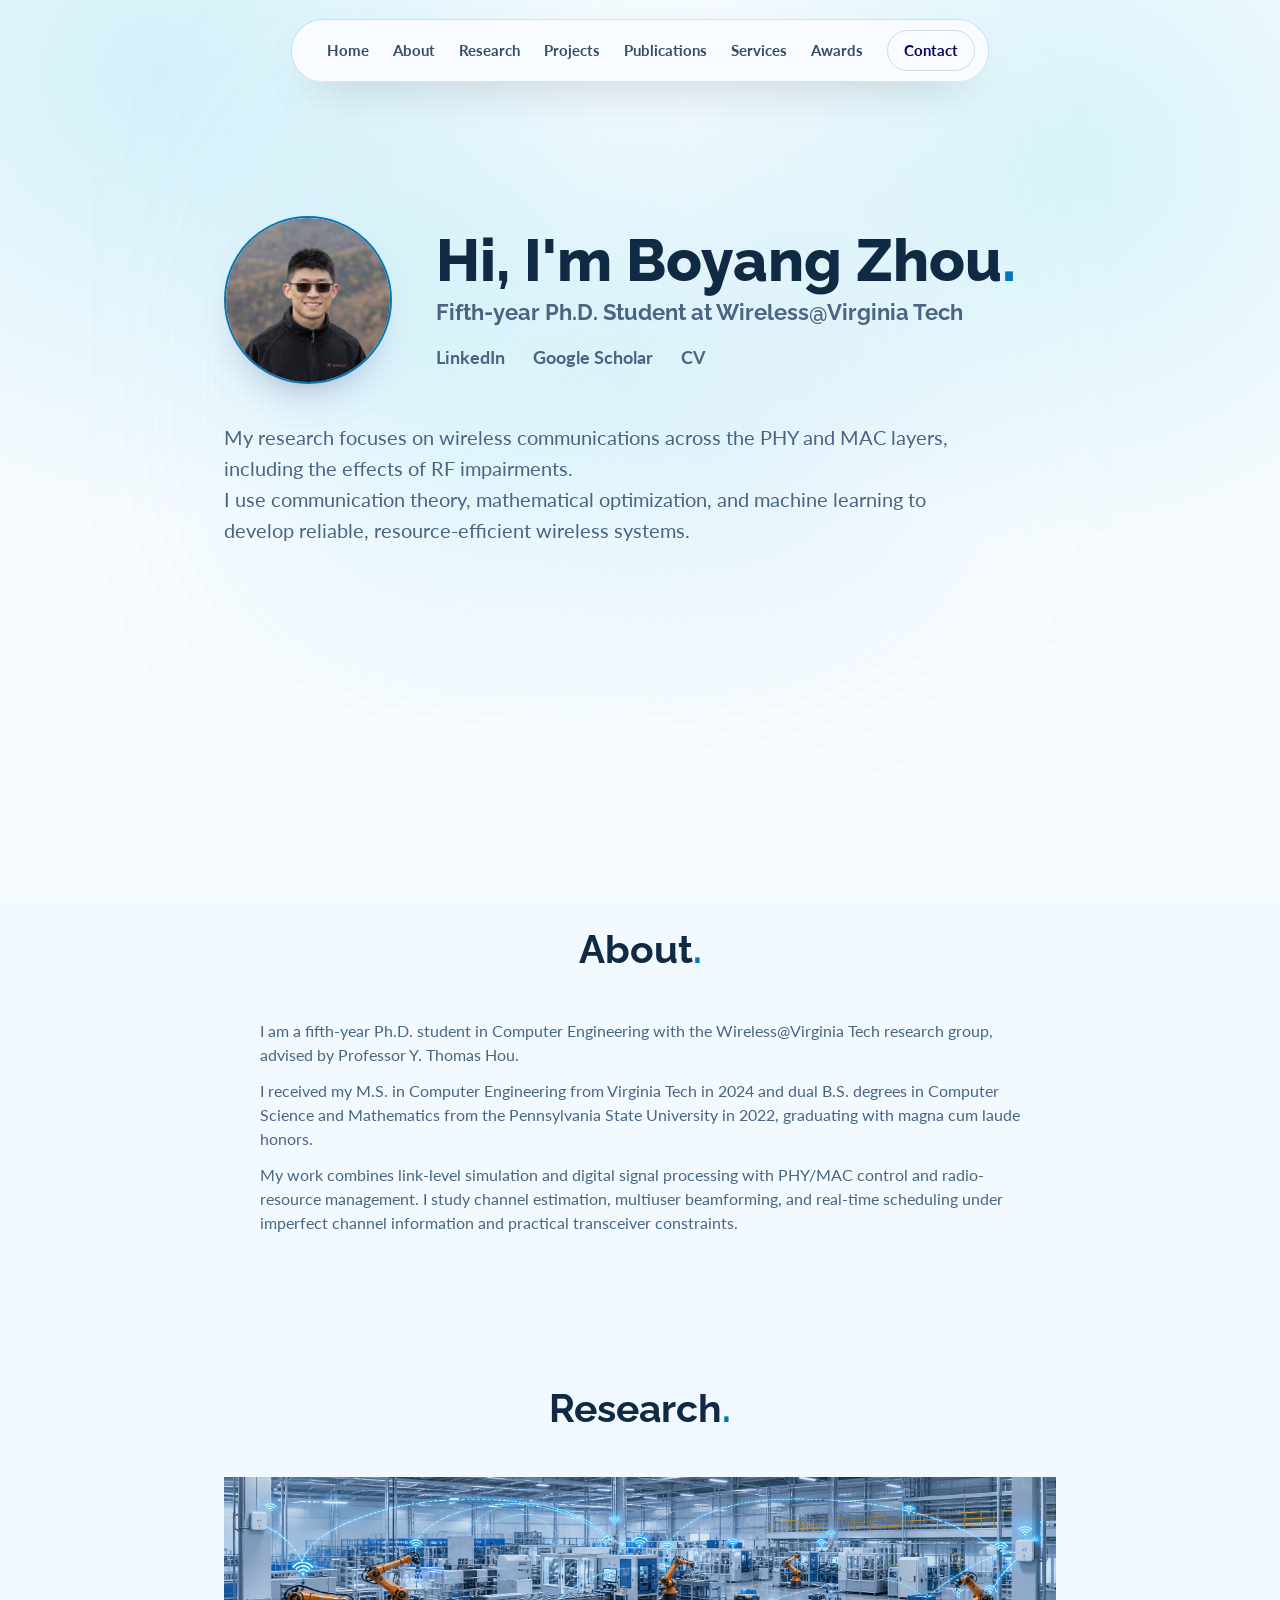
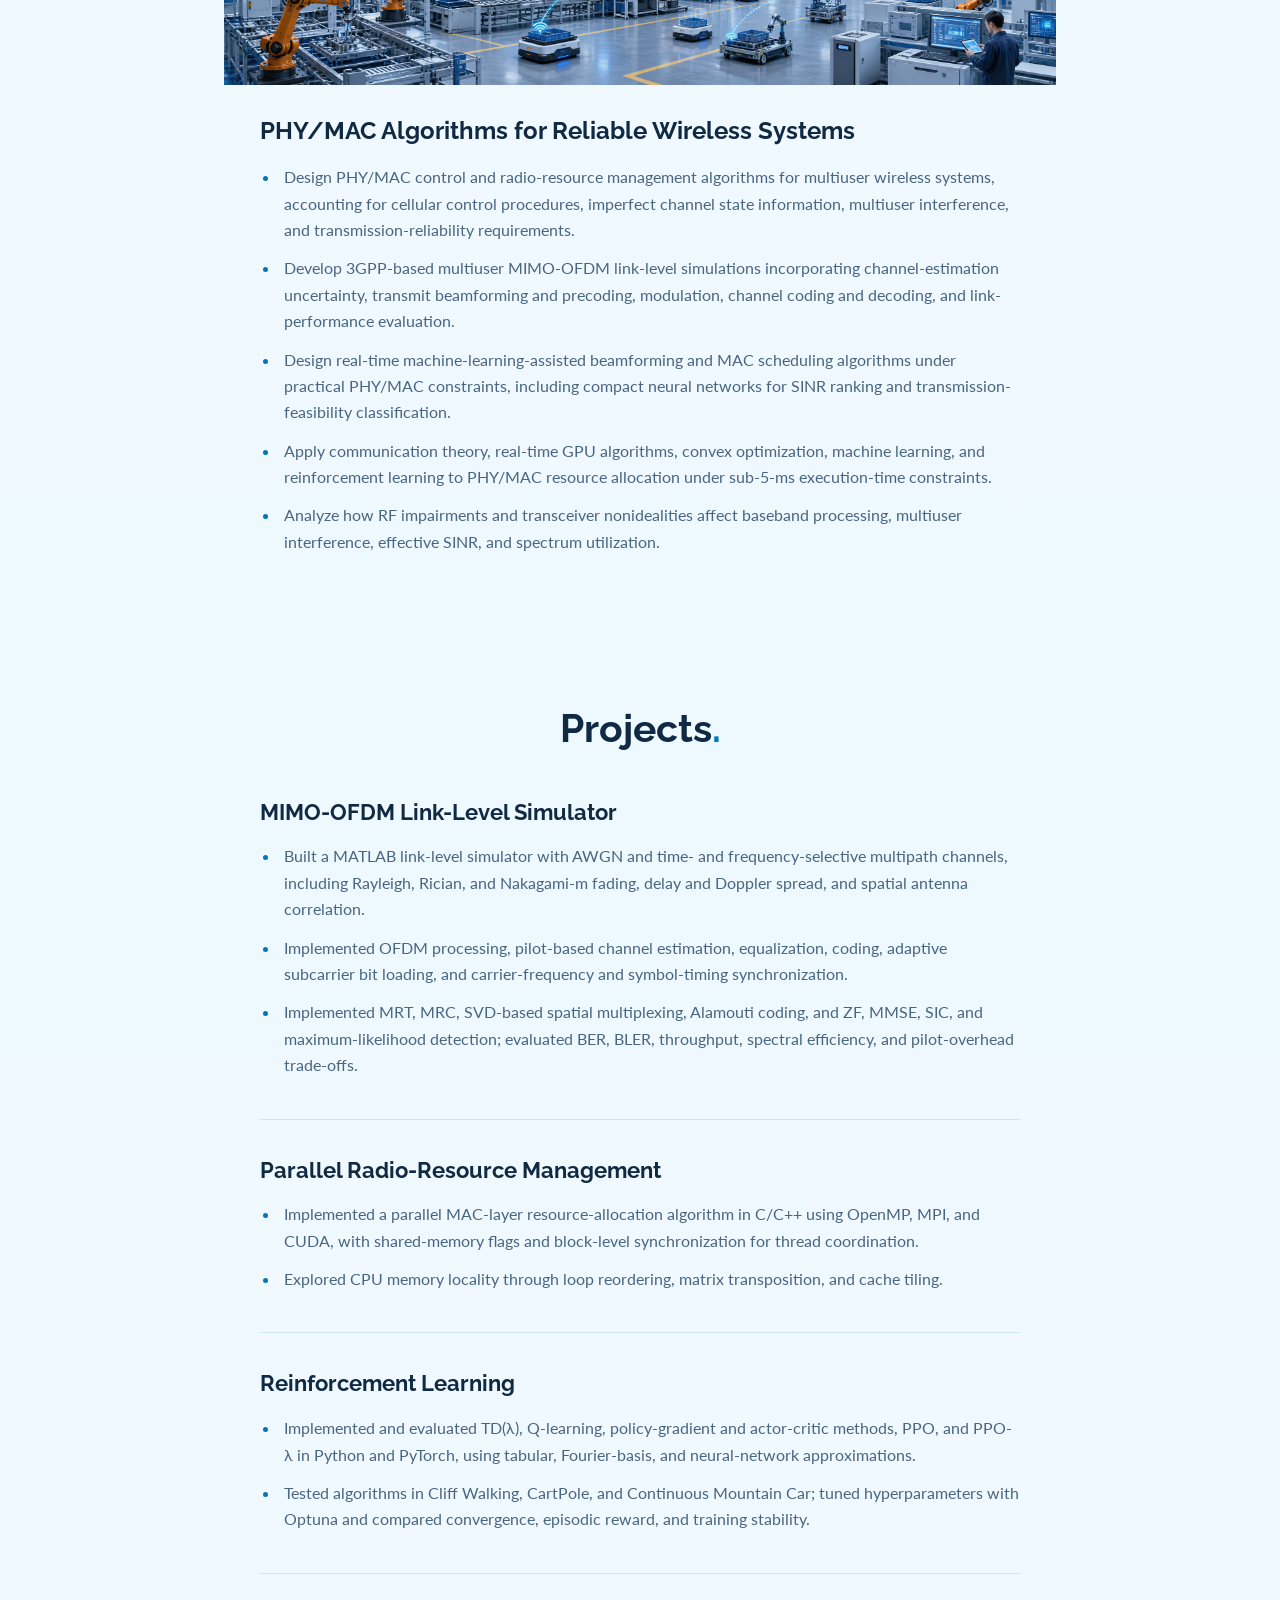
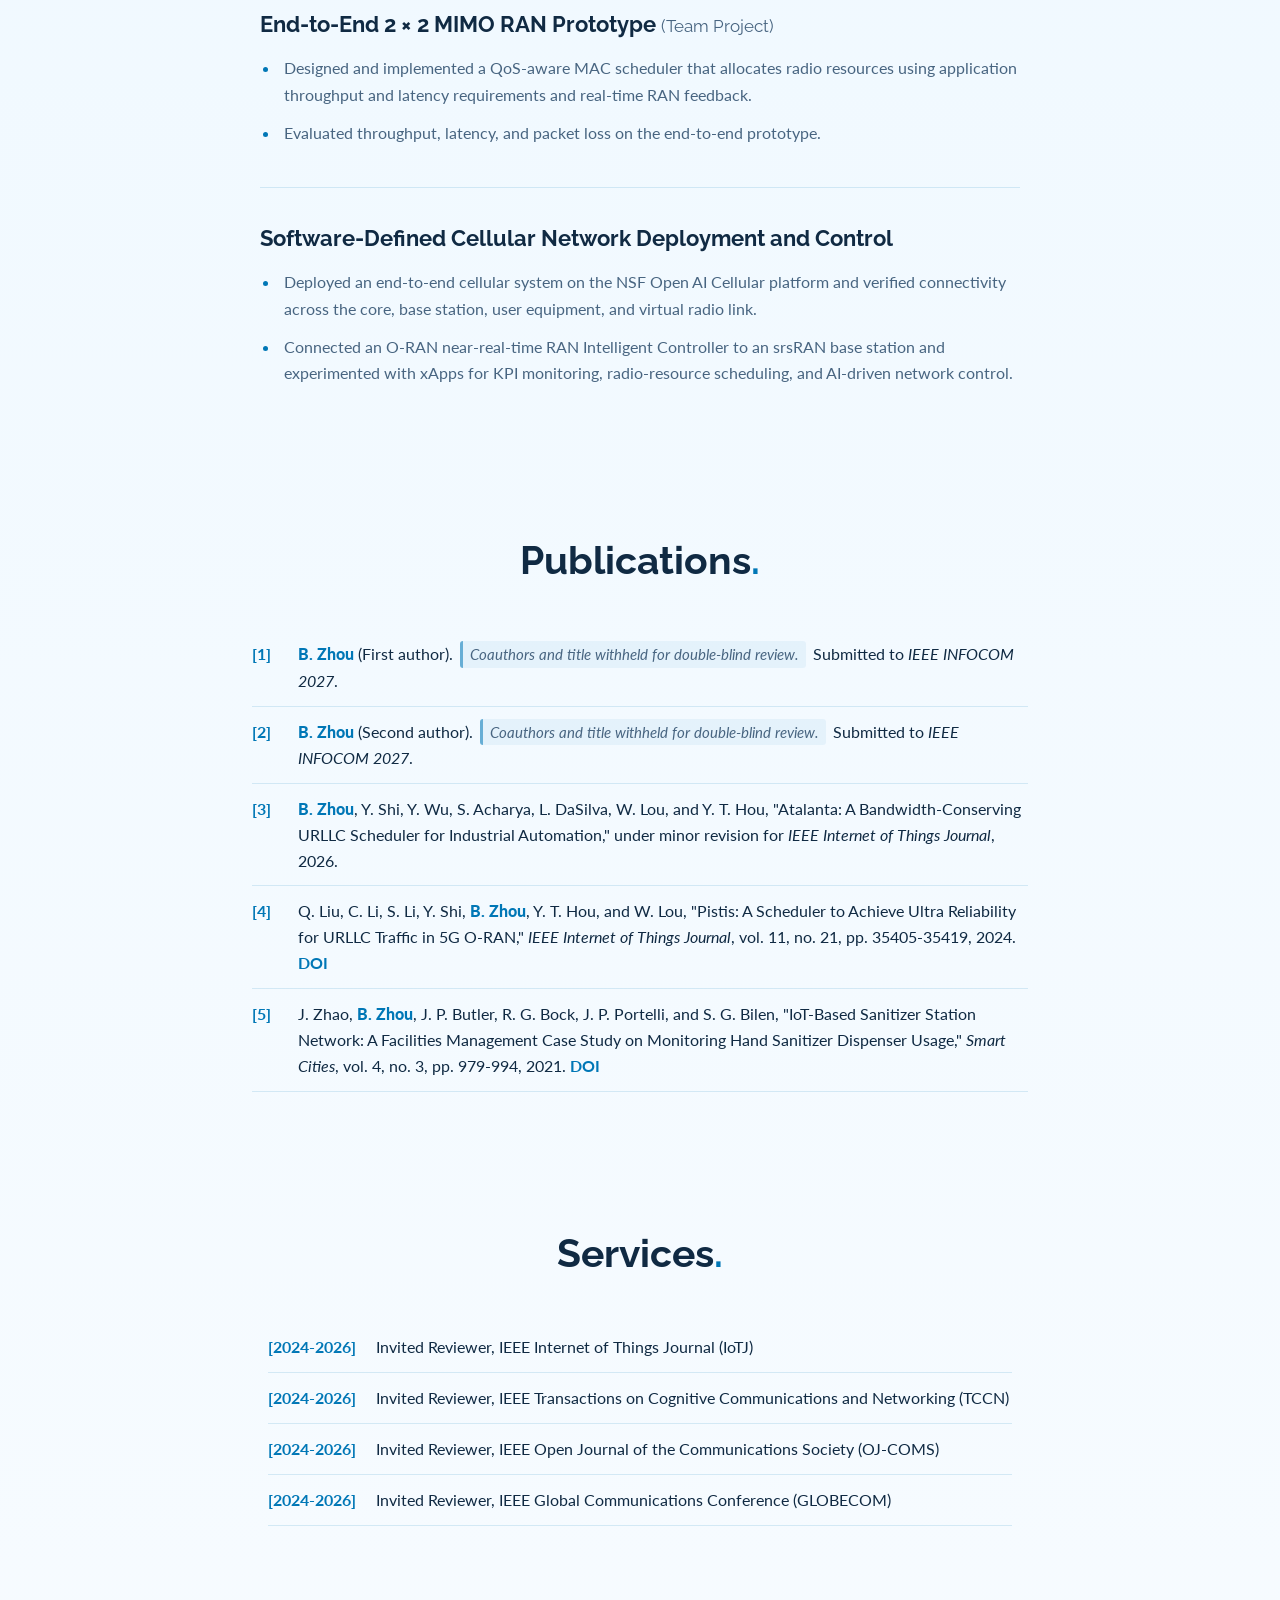
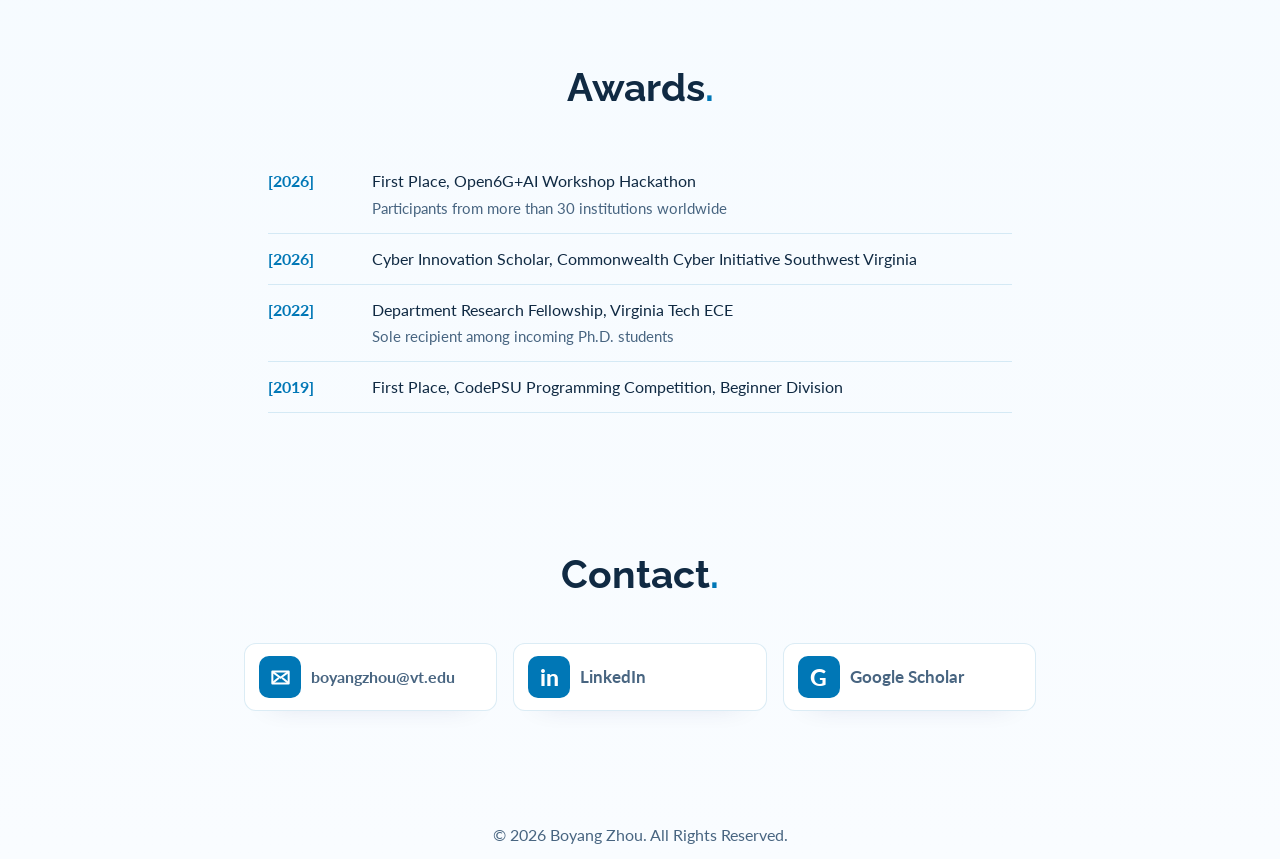
==== commit 97ff0981: "Align research with CV and add projects section" ====
--- a/index.html
+++ b/index.html
@@ -15,7 +15,8 @@
     <nav class="floating-nav" aria-label="Primary navigation">
       <a href="#home">Home</a>
       <a href="#about">About</a>
-      <a href="#projects">Research</a>
+      <a href="#research">Research</a>
+      <a href="#projects">Projects</a>
       <a href="#publications">Publications</a>
       <a href="#services">Services</a>
       <a href="#award">Awards</a>
@@ -76,7 +77,7 @@
         </div>
       </section>
 
-      <section id="projects" class="content-section">
+      <section id="research" class="content-section">
         <header class="section-heading">
           <h2>Research<span>.</span></h2>
         </header>
@@ -86,17 +87,65 @@
             <img src="assets/factory-wireless.png" alt="Automated industrial factory connected by wireless links">
           </div>
           <div class="research-content">
-            <h3>Real-Time PHY/MAC Resource Allocation for Reliable Wireless Systems</h3>
-            <ul>
-              <li>Develop real-time beamforming, MAC scheduling, and radio-resource allocation algorithms for multiuser wireless systems under practical PHY/MAC constraints and sub-5-ms execution-time targets.</li>
-              <li>Build 3GPP-based multiuser MIMO-OFDM link-level simulations with imperfect channel state information, channel estimation, precoding, modulation, and channel coding to evaluate link performance.</li>
-              <li>Use compact neural-network models for SINR ranking and transmission-feasibility classification, alongside communication theory, convex optimization, GPU algorithms, and reinforcement learning.</li>
+            <h3>PHY/MAC Algorithms for Reliable Wireless Systems</h3>
+            <ul>
+              <li>Design PHY/MAC control and radio-resource management algorithms for multiuser wireless systems, accounting for cellular control procedures, imperfect channel state information, multiuser interference, and transmission-reliability requirements.</li>
+              <li>Develop 3GPP-based multiuser MIMO-OFDM link-level simulations incorporating channel-estimation uncertainty, transmit beamforming and precoding, modulation, channel coding and decoding, and link-performance evaluation.</li>
+              <li>Design real-time machine-learning-assisted beamforming and MAC scheduling algorithms under practical PHY/MAC constraints, including compact neural networks for SINR ranking and transmission-feasibility classification.</li>
+              <li>Apply communication theory, real-time GPU algorithms, convex optimization, machine learning, and reinforcement learning to PHY/MAC resource allocation under sub-5-ms execution-time constraints.</li>
               <li>Analyze how RF impairments and transceiver nonidealities affect baseband processing, multiuser interference, effective SINR, and spectrum utilization.</li>
-              <li>Implemented a QoS-aware MAC scheduler for an end-to-end 2 x 2 MIMO RAN prototype and evaluated throughput, latency, and packet loss.</li>
-              <li>Deployed a software-defined cellular system using NSF Open AI Cellular and connected a near-real-time RAN Intelligent Controller to an srsRAN base station.</li>
             </ul>
           </div>
         </article>
+      </section>
+
+      <section id="projects" class="content-section">
+        <header class="section-heading">
+          <h2>Projects<span>.</span></h2>
+        </header>
+
+        <div class="project-list">
+          <article class="project-item">
+            <h3>MIMO-OFDM Link-Level Simulator</h3>
+            <ul>
+              <li>Built a MATLAB link-level simulator with AWGN and time- and frequency-selective multipath channels, including Rayleigh, Rician, and Nakagami-m fading, delay and Doppler spread, and spatial antenna correlation.</li>
+              <li>Implemented OFDM processing, pilot-based channel estimation, equalization, coding, adaptive subcarrier bit loading, and carrier-frequency and symbol-timing synchronization.</li>
+              <li>Implemented MRT, MRC, SVD-based spatial multiplexing, Alamouti coding, and ZF, MMSE, SIC, and maximum-likelihood detection; evaluated BER, BLER, throughput, spectral efficiency, and pilot-overhead trade-offs.</li>
+            </ul>
+          </article>
+
+          <article class="project-item">
+            <h3>Parallel Radio-Resource Management</h3>
+            <ul>
+              <li>Implemented a parallel MAC-layer resource-allocation algorithm in C/C++ using OpenMP, MPI, and CUDA, with shared-memory flags and block-level synchronization for thread coordination.</li>
+              <li>Explored CPU memory locality through loop reordering, matrix transposition, and cache tiling.</li>
+            </ul>
+          </article>
+
+          <article class="project-item">
+            <h3>Reinforcement Learning</h3>
+            <ul>
+              <li>Implemented and evaluated TD(&lambda;), Q-learning, policy-gradient and actor-critic methods, PPO, and PPO-&lambda; in Python and PyTorch, using tabular, Fourier-basis, and neural-network approximations.</li>
+              <li>Tested algorithms in Cliff Walking, CartPole, and Continuous Mountain Car; tuned hyperparameters with Optuna and compared convergence, episodic reward, and training stability.</li>
+            </ul>
+          </article>
+
+          <article class="project-item">
+            <h3>End-to-End 2 &times; 2 MIMO RAN Prototype <span class="project-qualifier">(Team Project)</span></h3>
+            <ul>
+              <li>Designed and implemented a QoS-aware MAC scheduler that allocates radio resources using application throughput and latency requirements and real-time RAN feedback.</li>
+              <li>Evaluated throughput, latency, and packet loss on the end-to-end prototype.</li>
+            </ul>
+          </article>
+
+          <article class="project-item">
+            <h3>Software-Defined Cellular Network Deployment and Control</h3>
+            <ul>
+              <li>Deployed an end-to-end cellular system on the NSF Open AI Cellular platform and verified connectivity across the core, base station, user equipment, and virtual radio link.</li>
+              <li>Connected an O-RAN near-real-time RAN Intelligent Controller to an srsRAN base station and experimented with xApps for KPI monitoring, radio-resource scheduling, and AI-driven network control.</li>
+            </ul>
+          </article>
+        </div>
       </section>
 
       <section id="publications" class="content-section">
--- a/styles.css
+++ b/styles.css
@@ -386,6 +386,49 @@
   color: var(--secondary);
 }
 
+.project-list {
+  max-width: 800px;
+  margin-inline: auto;
+  padding-inline: 20px;
+}
+
+.project-item + .project-item {
+  margin-top: 40px;
+  padding-top: 36px;
+  border-top: 1px solid var(--card-border);
+}
+
+.project-item h3 {
+  margin-bottom: 16px;
+  color: var(--primary-text);
+  font-family: Raleway, sans-serif;
+  font-size: 22px;
+  font-weight: 700;
+  line-height: 1.35;
+}
+
+.project-qualifier {
+  color: var(--secondary-text);
+  font-size: 17px;
+  font-weight: 400;
+}
+
+.project-item ul {
+  padding-left: 20px;
+  color: var(--secondary-text);
+}
+
+.project-item li {
+  margin-bottom: 12px;
+  padding-left: 4px;
+  font-size: 16px;
+  line-height: 1.65;
+}
+
+.project-item li::marker {
+  color: var(--secondary);
+}
+
 .publication-list {
   display: block;
   padding-inline: 28px;
@@ -647,13 +690,21 @@
 @media (max-width: 520px) {
   .floating-nav {
     width: calc(100vw - 16px);
-    gap: 0;
-    justify-content: space-between;
-    padding: 7px 6px;
+    gap: 12px;
+    justify-content: flex-start;
+    overflow-x: auto;
+    padding: 7px 10px;
+    scrollbar-width: none;
+  }
+
+  .floating-nav::-webkit-scrollbar {
+    display: none;
   }
 
   .floating-nav a {
+    flex: none;
     font-size: 11px;
+    white-space: nowrap;
   }
 
   .floating-nav .nav-contact {
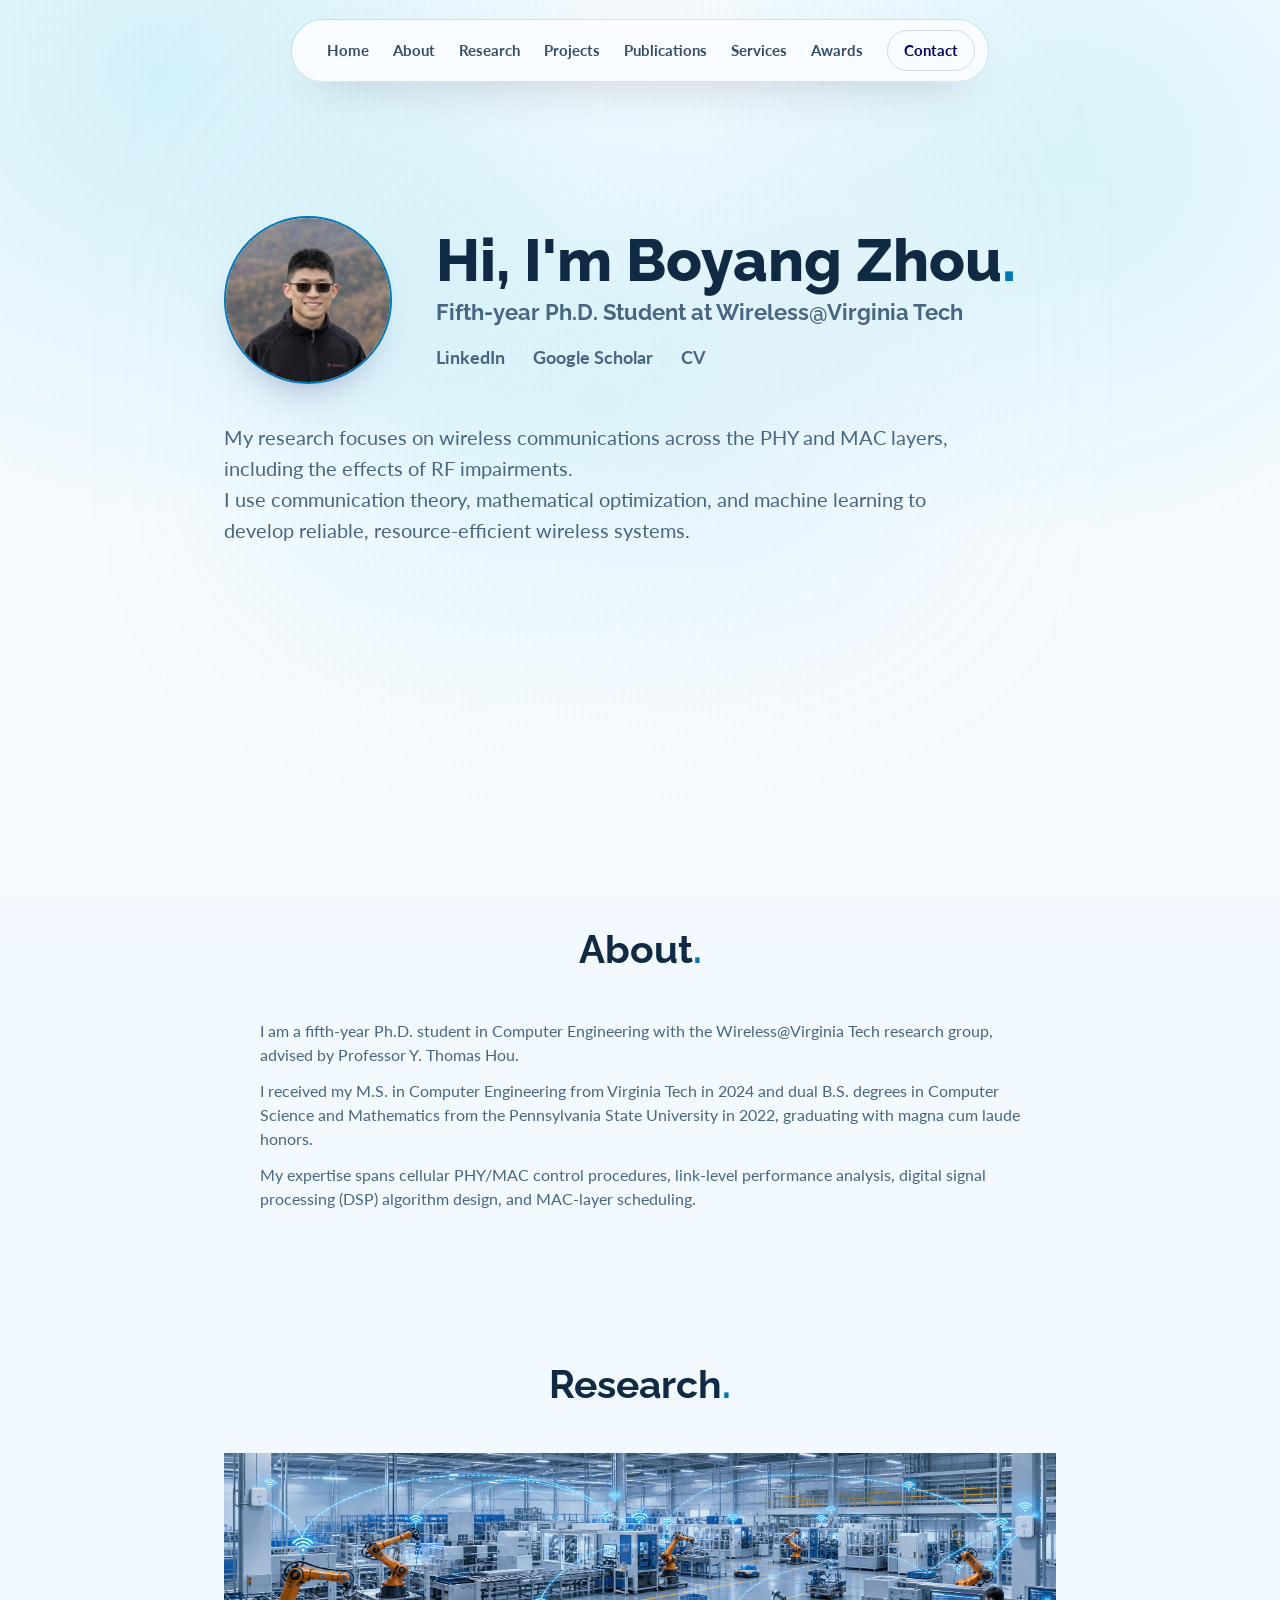
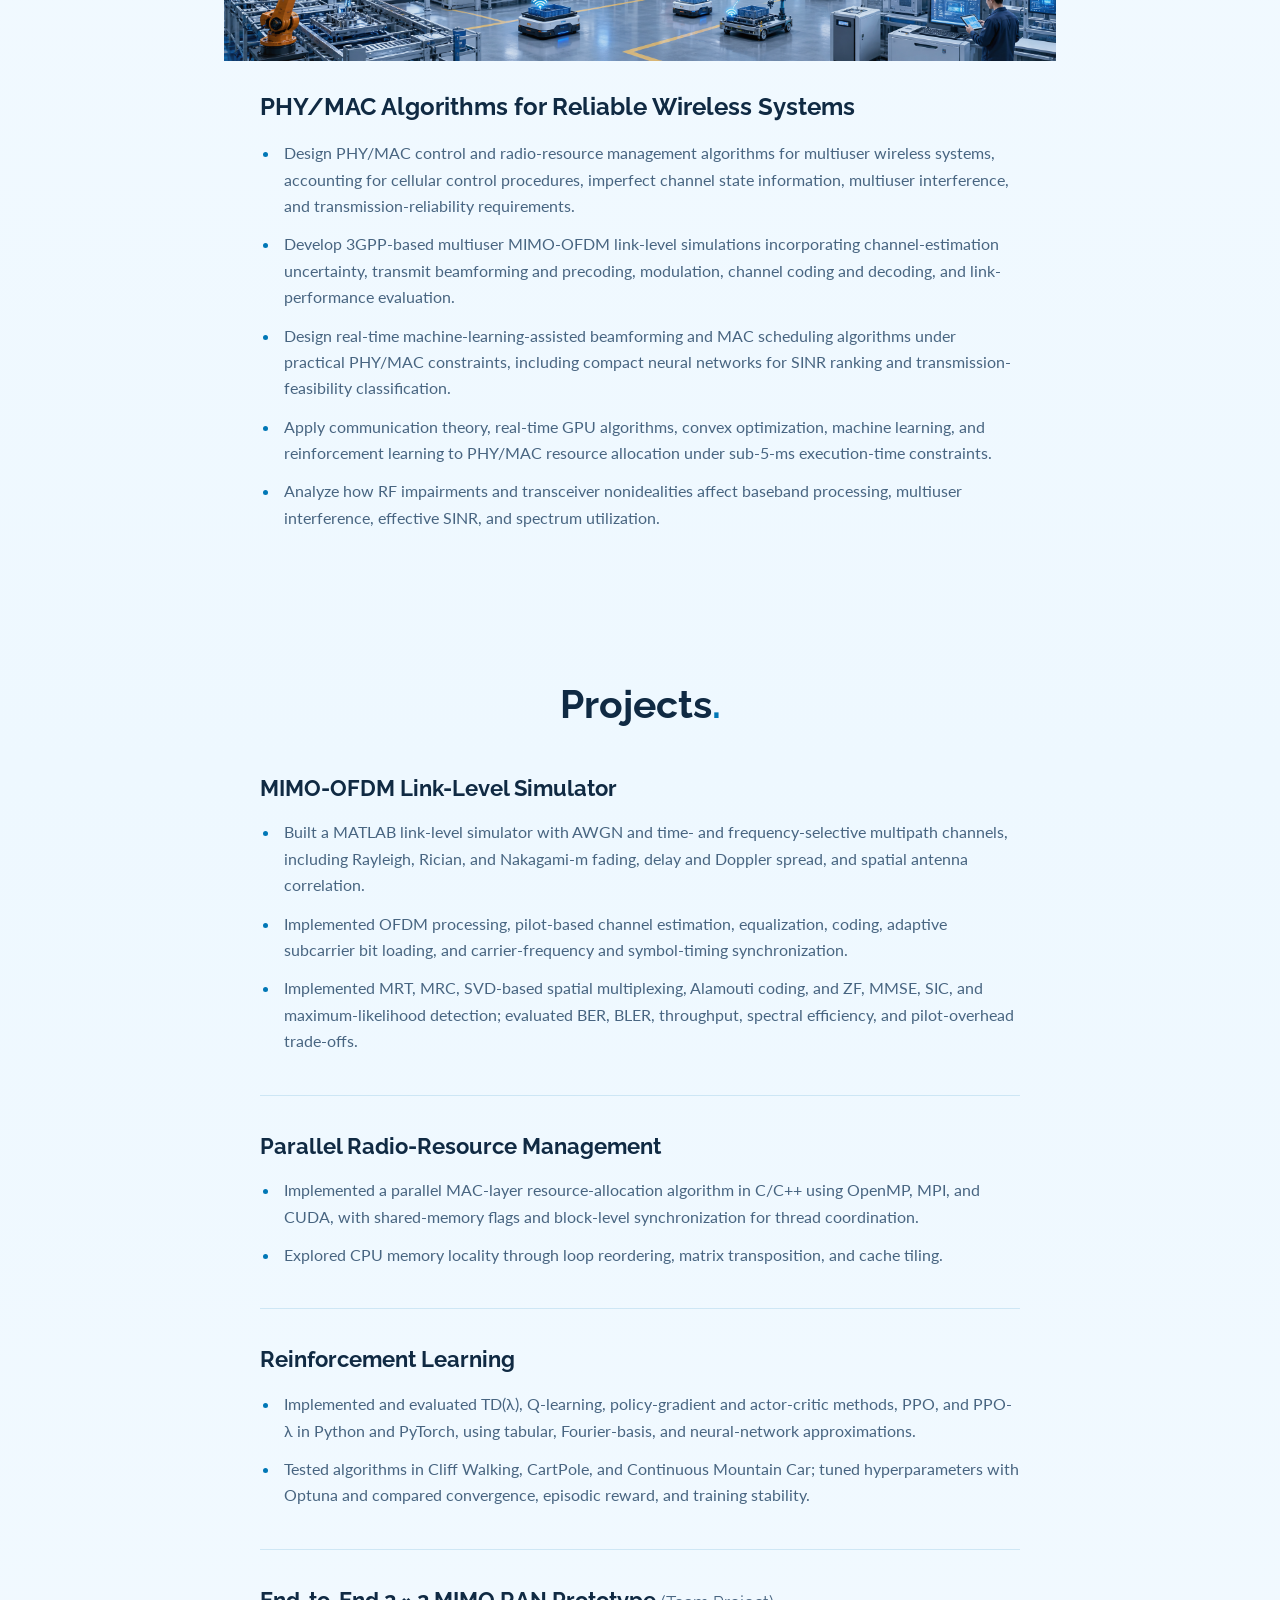
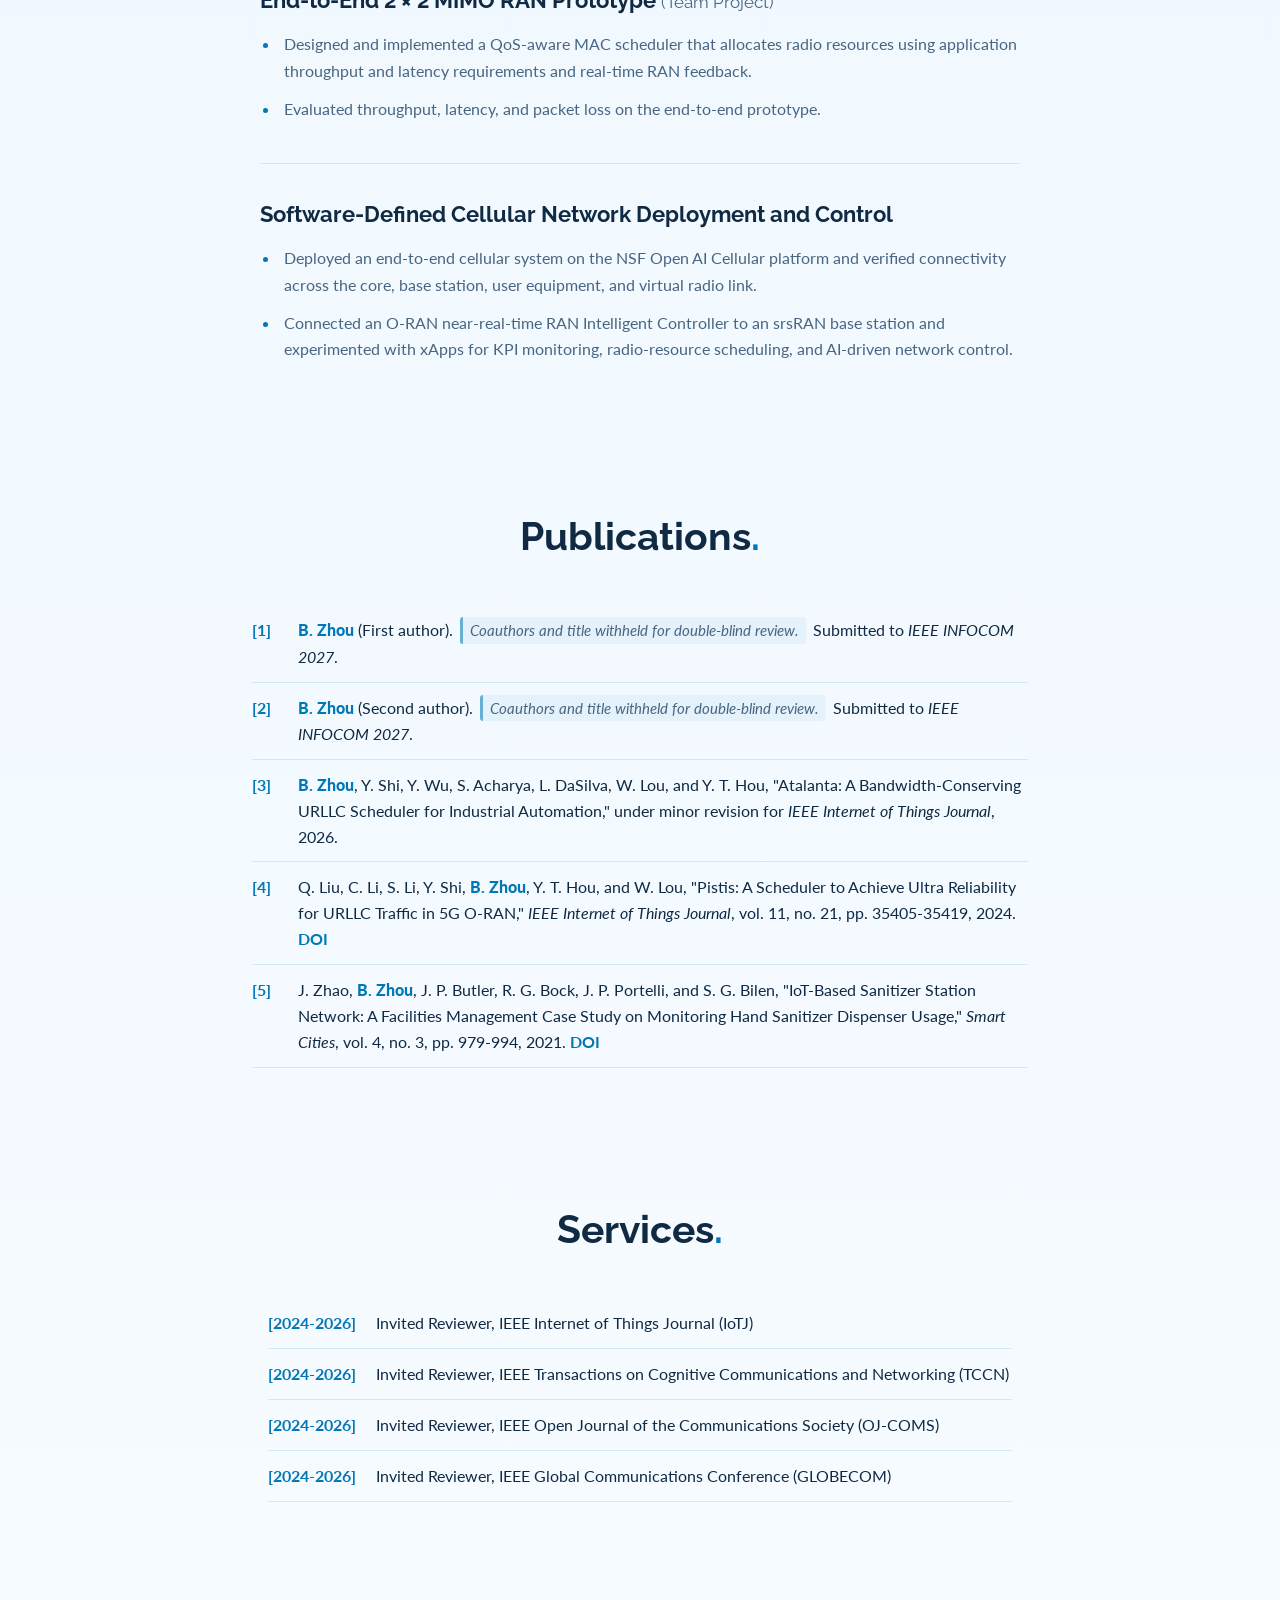
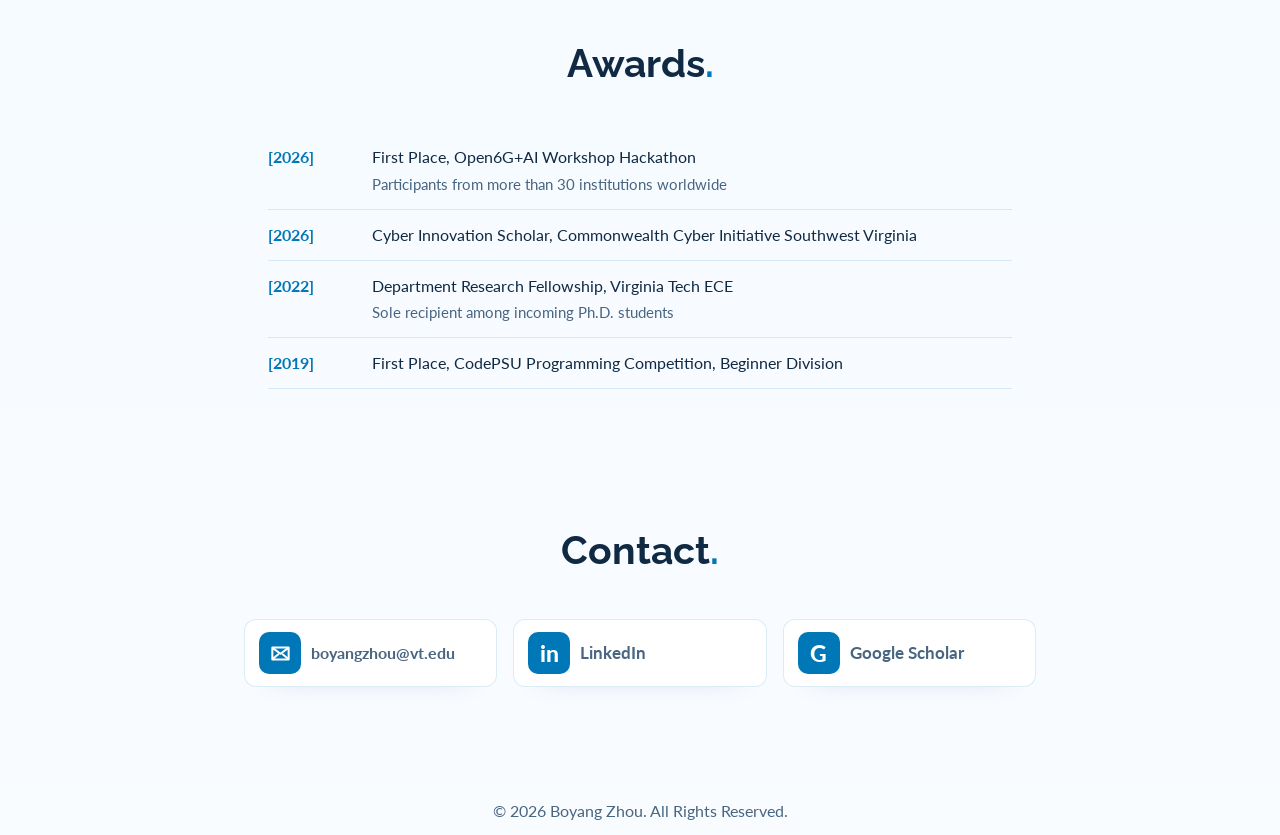
==== commit 45473156: "Align About expertise paragraph with CV summary" ====
--- a/index.html
+++ b/index.html
@@ -68,10 +68,8 @@
               State University in 2022, graduating with magna cum laude honors.
             </p>
             <p>
-              My work combines link-level simulation and digital signal processing with
-              PHY/MAC control and radio-resource management. I study channel estimation,
-              multiuser beamforming, and real-time scheduling under imperfect channel information
-              and practical transceiver constraints.
+              My expertise spans cellular PHY/MAC control procedures, link-level performance
+              analysis, digital signal processing (DSP) algorithm design, and MAC-layer scheduling.
             </p>
           </div>
         </div>
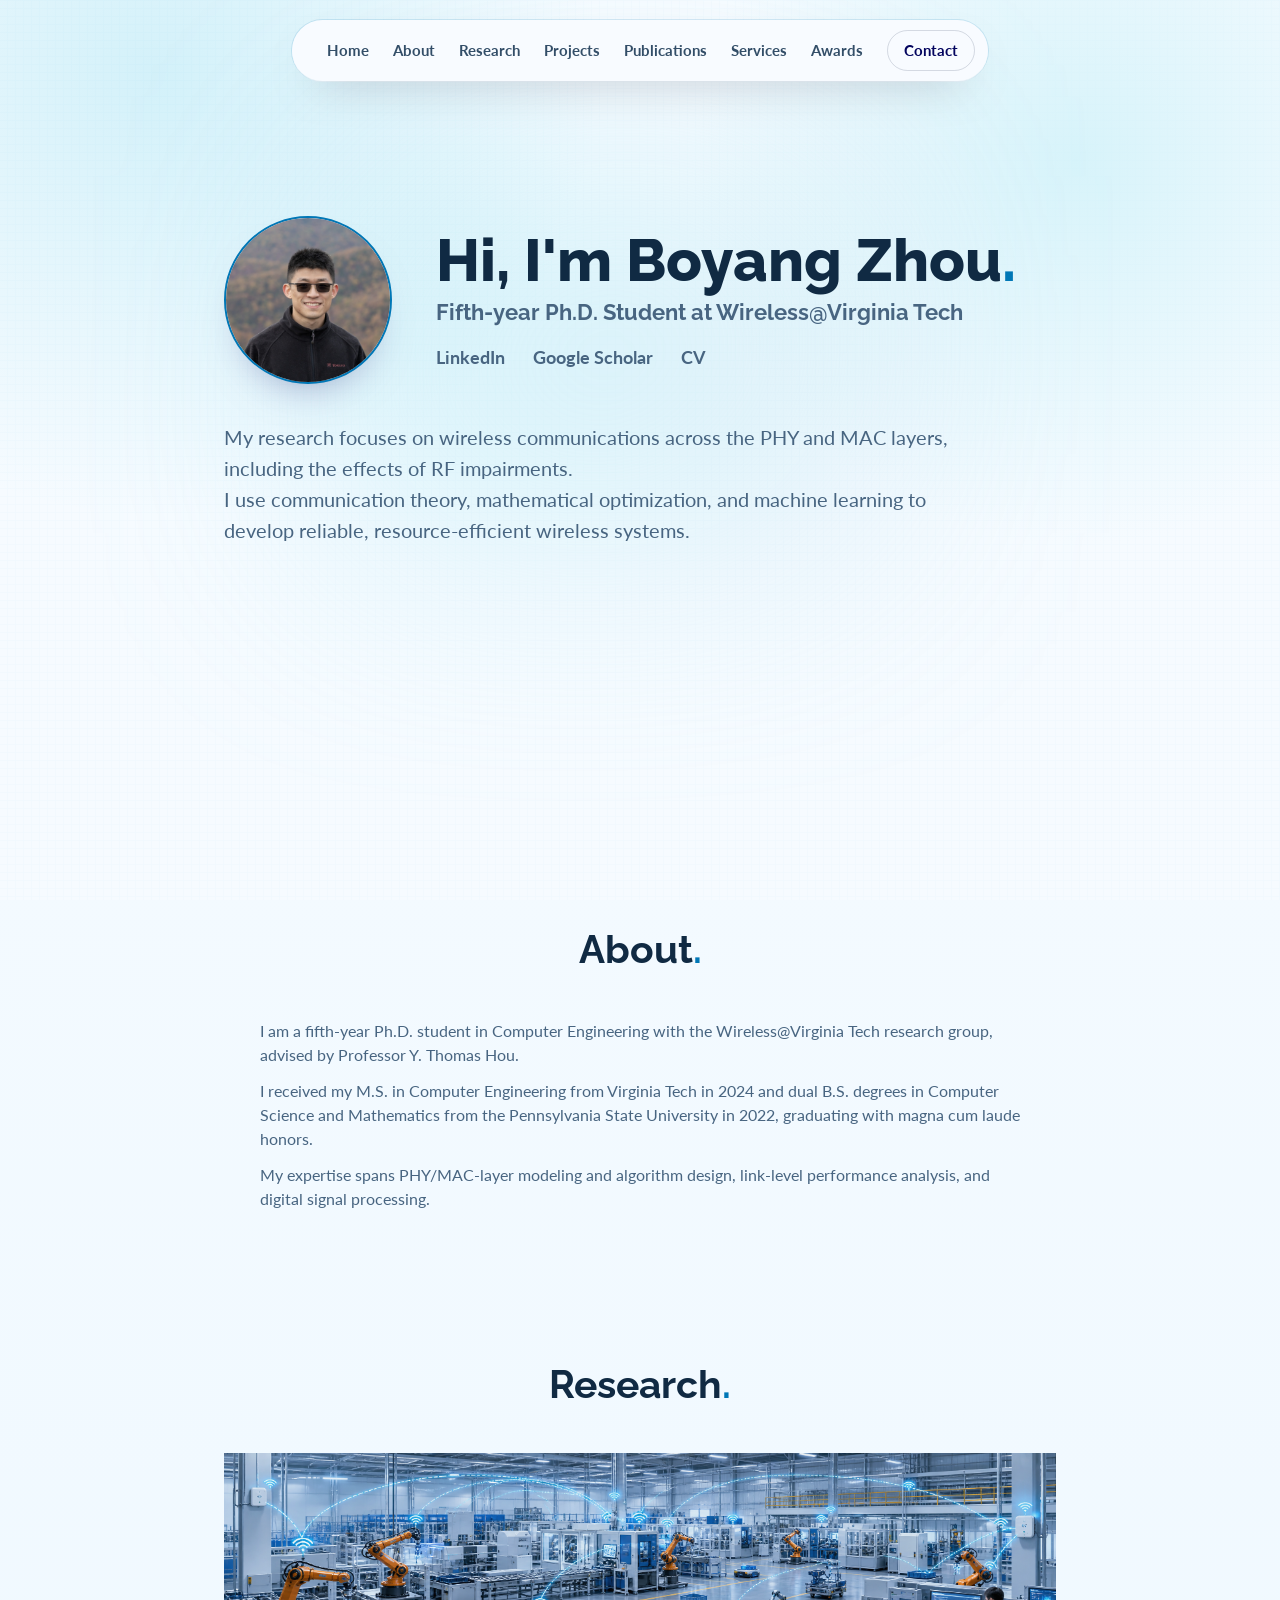
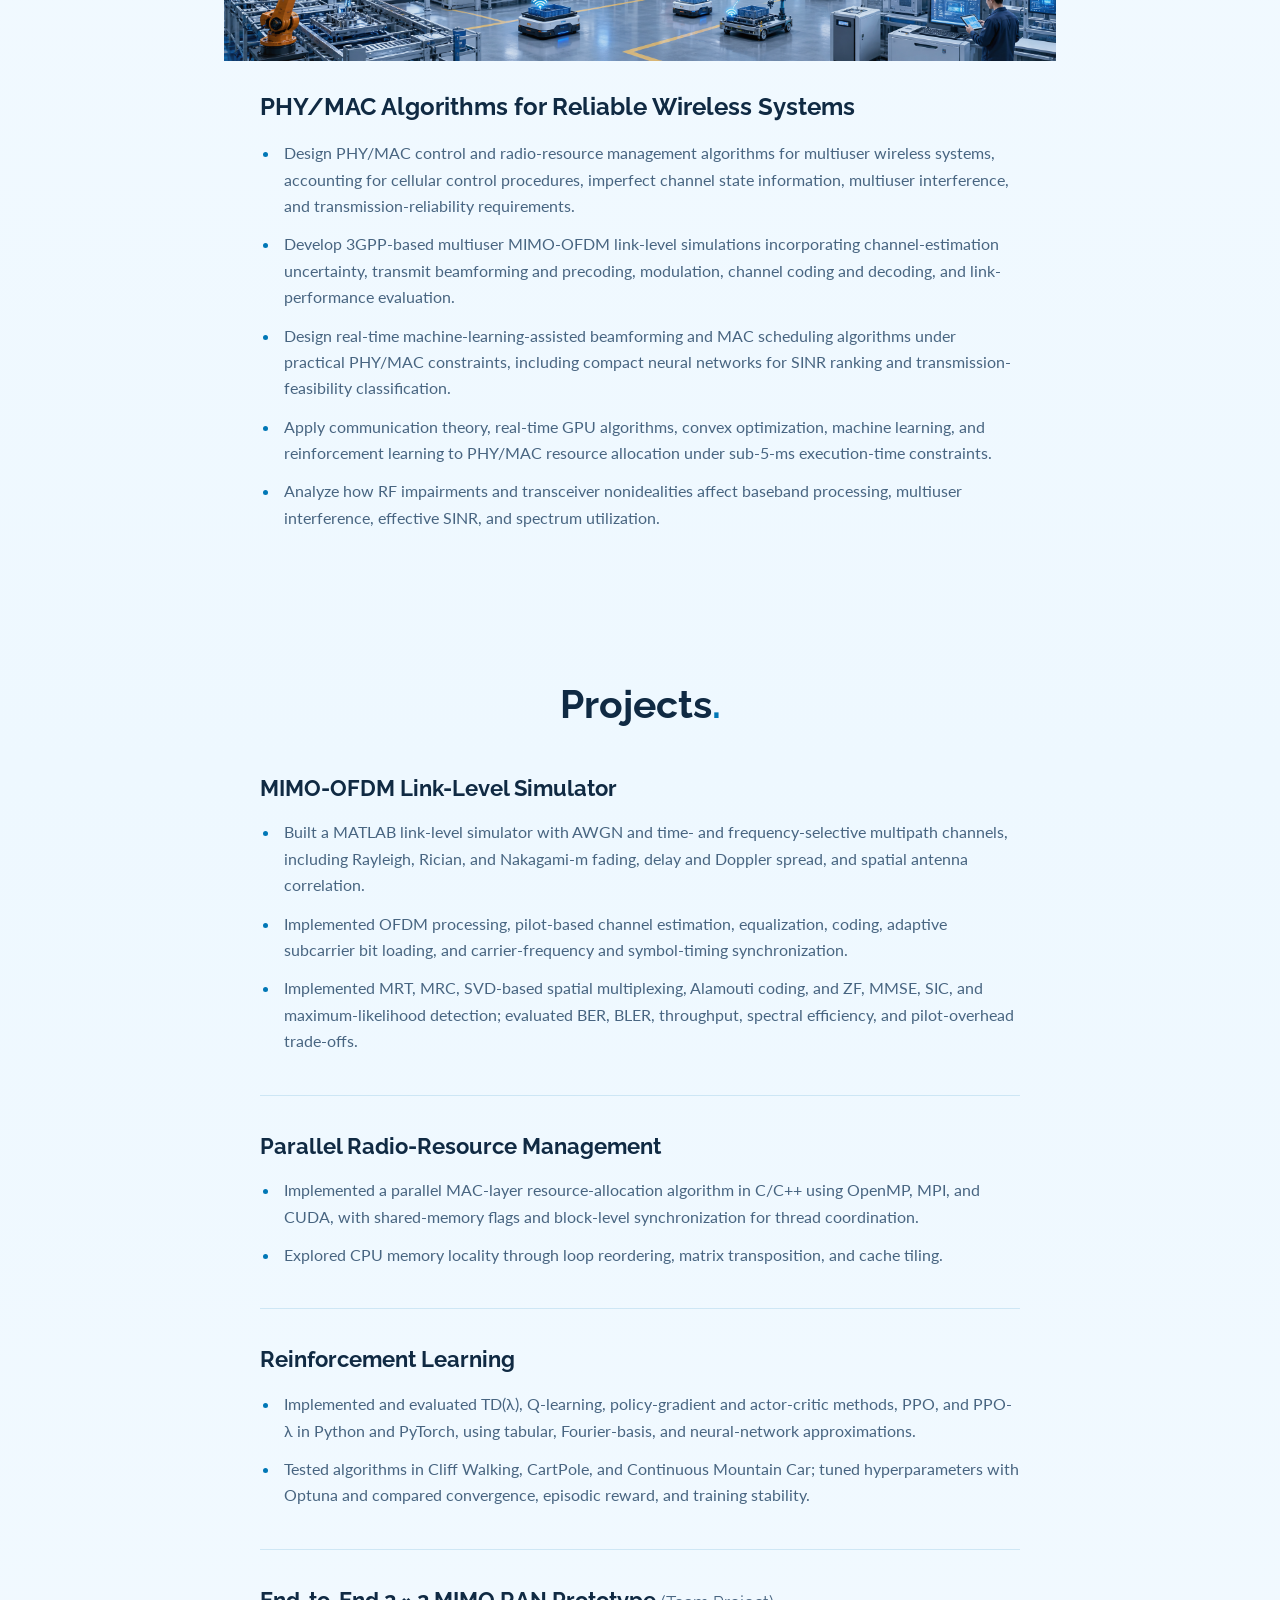
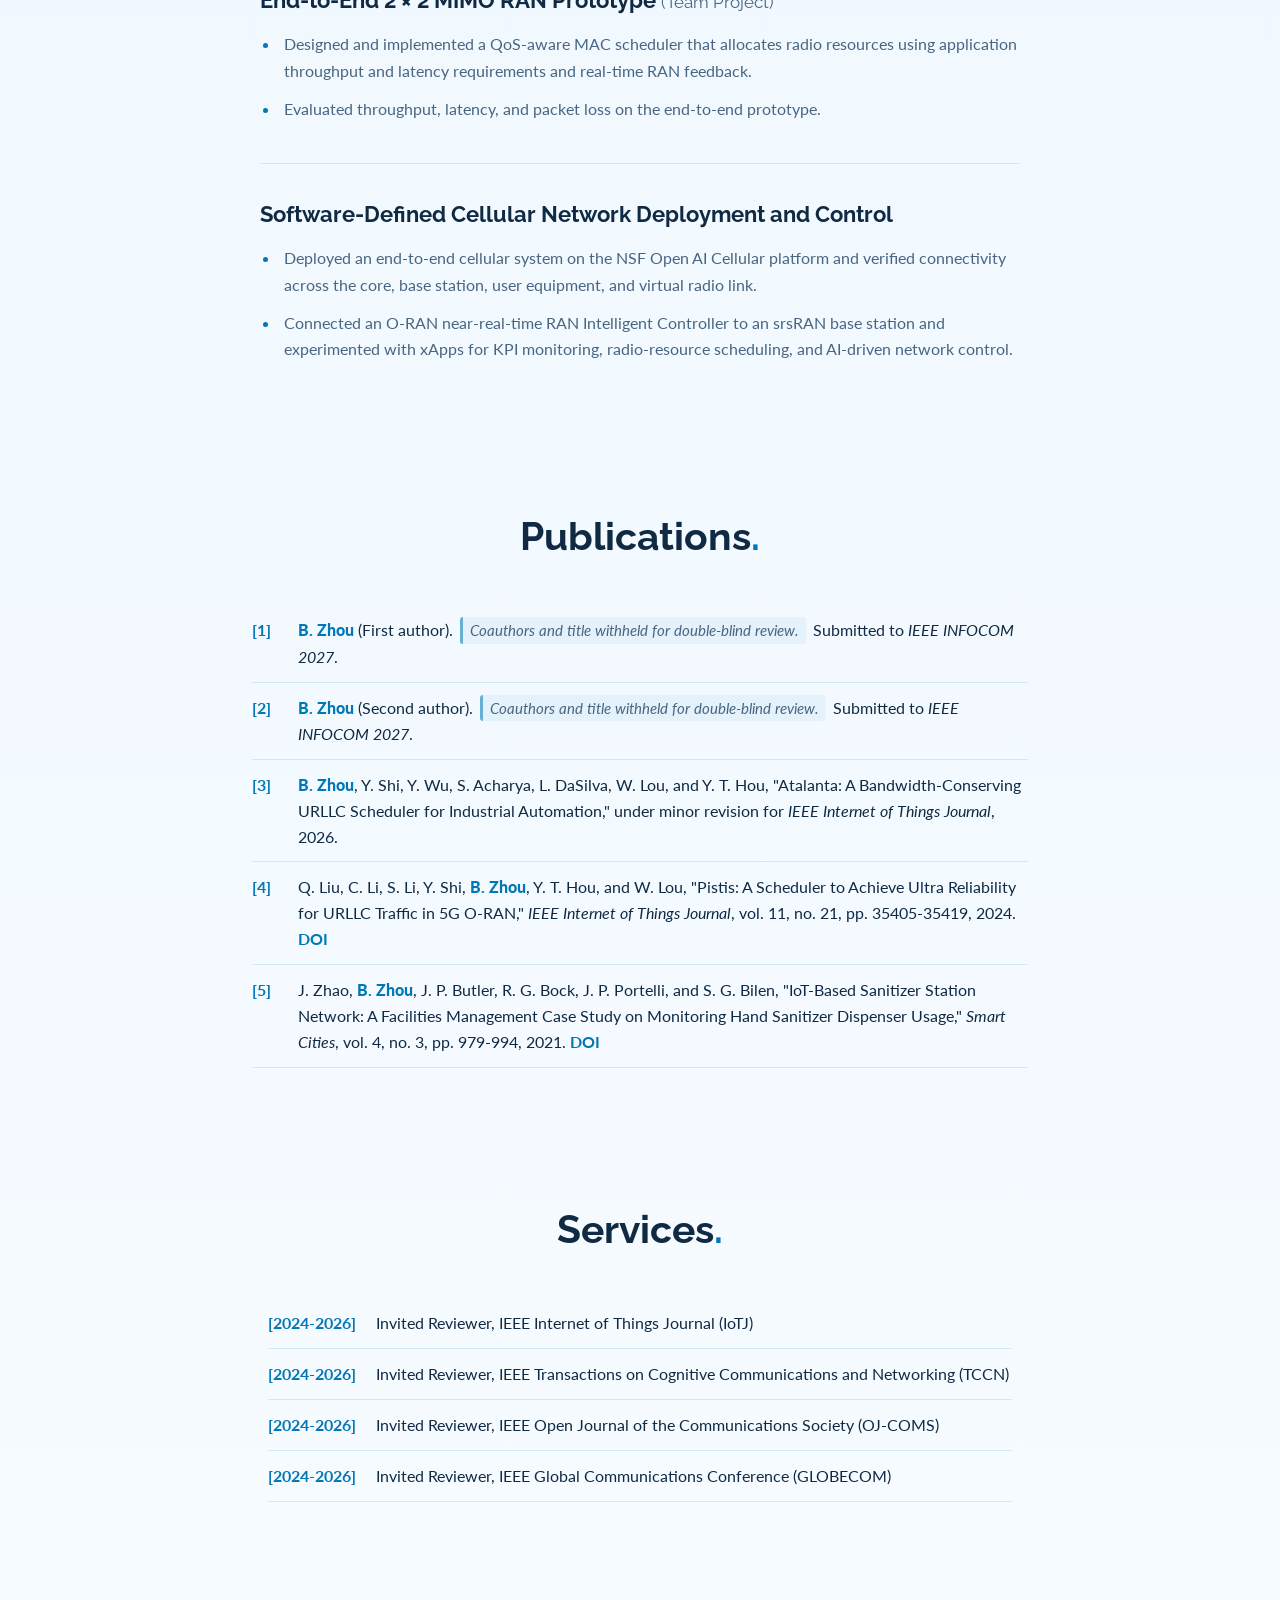
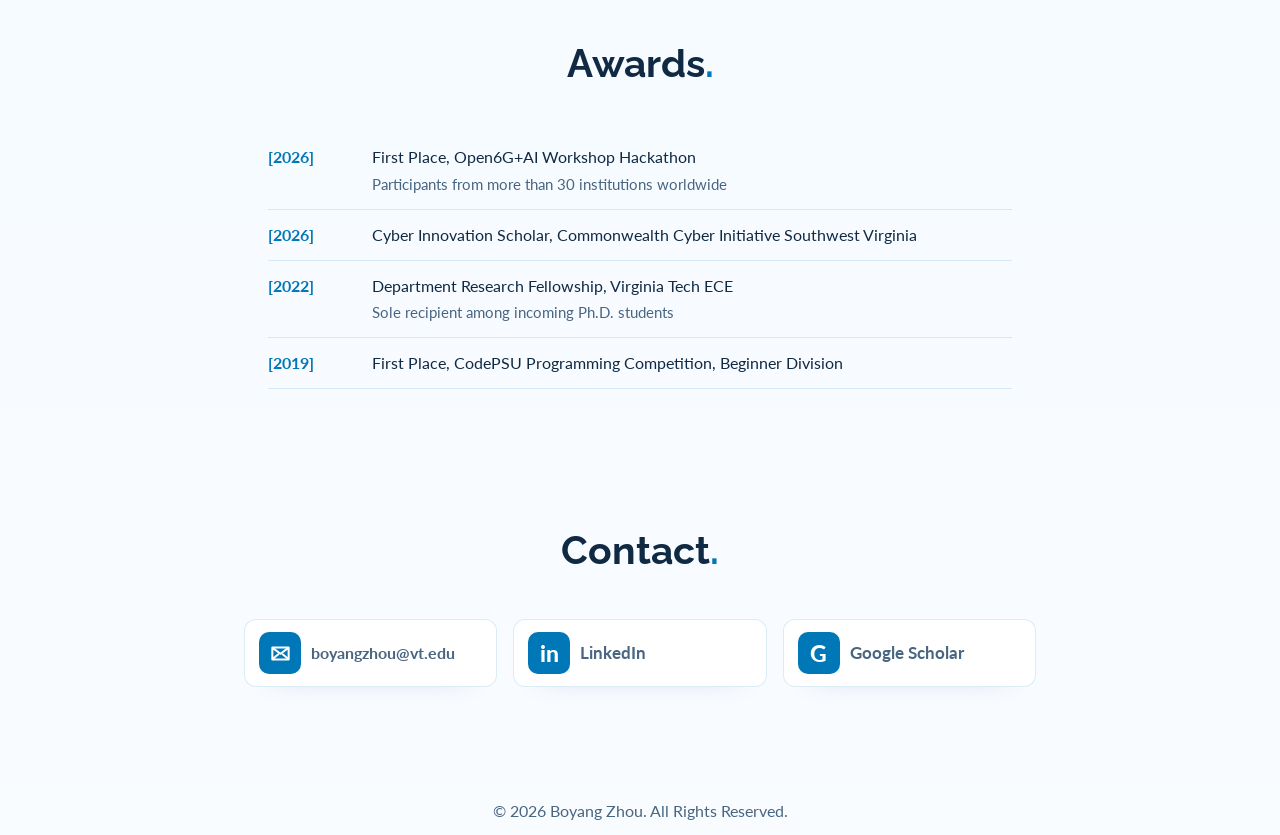
==== commit f2e3f5b5: "Simplify About research expertise wording" ====
--- a/index.html
+++ b/index.html
@@ -68,8 +68,8 @@
               State University in 2022, graduating with magna cum laude honors.
             </p>
             <p>
-              My expertise spans cellular PHY/MAC control procedures, link-level performance
-              analysis, digital signal processing (DSP) algorithm design, and MAC-layer scheduling.
+              My expertise spans PHY/MAC-layer modeling and algorithm design, link-level
+              performance analysis, and digital signal processing.
             </p>
           </div>
         </div>
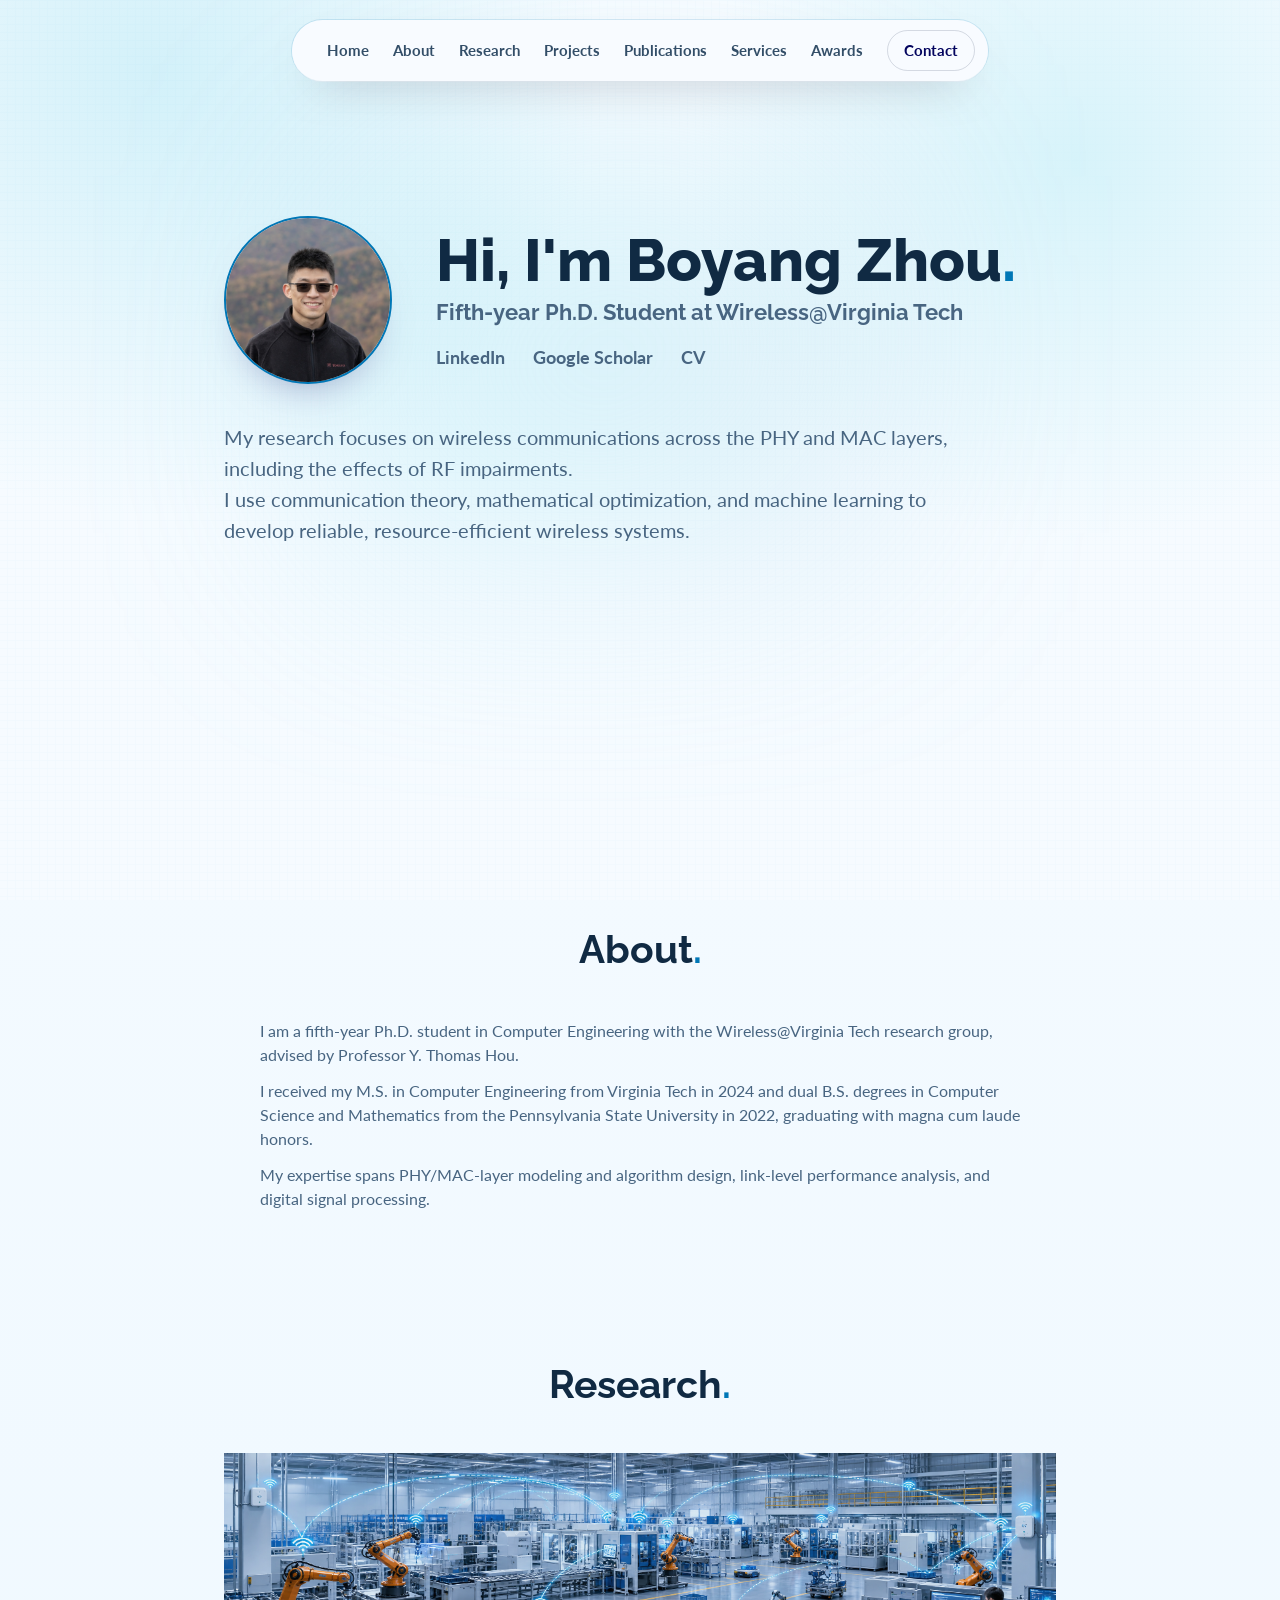
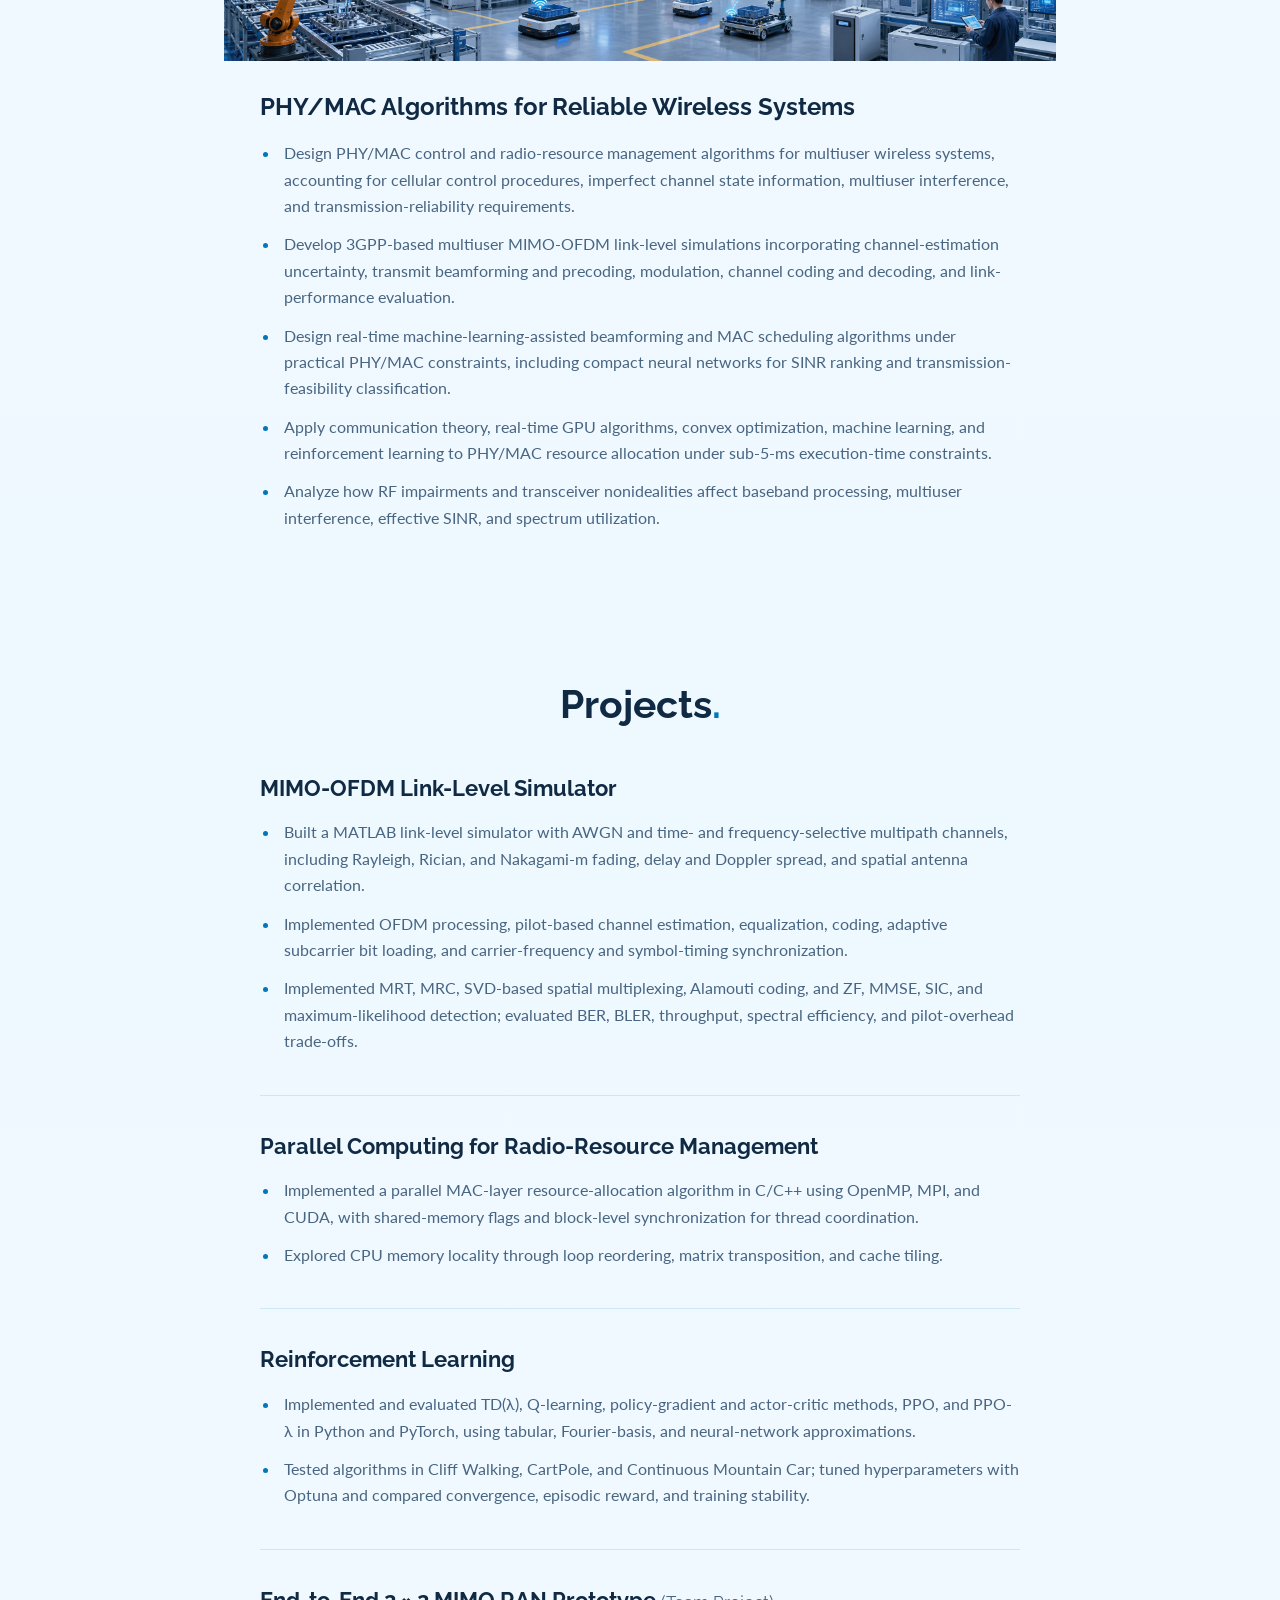
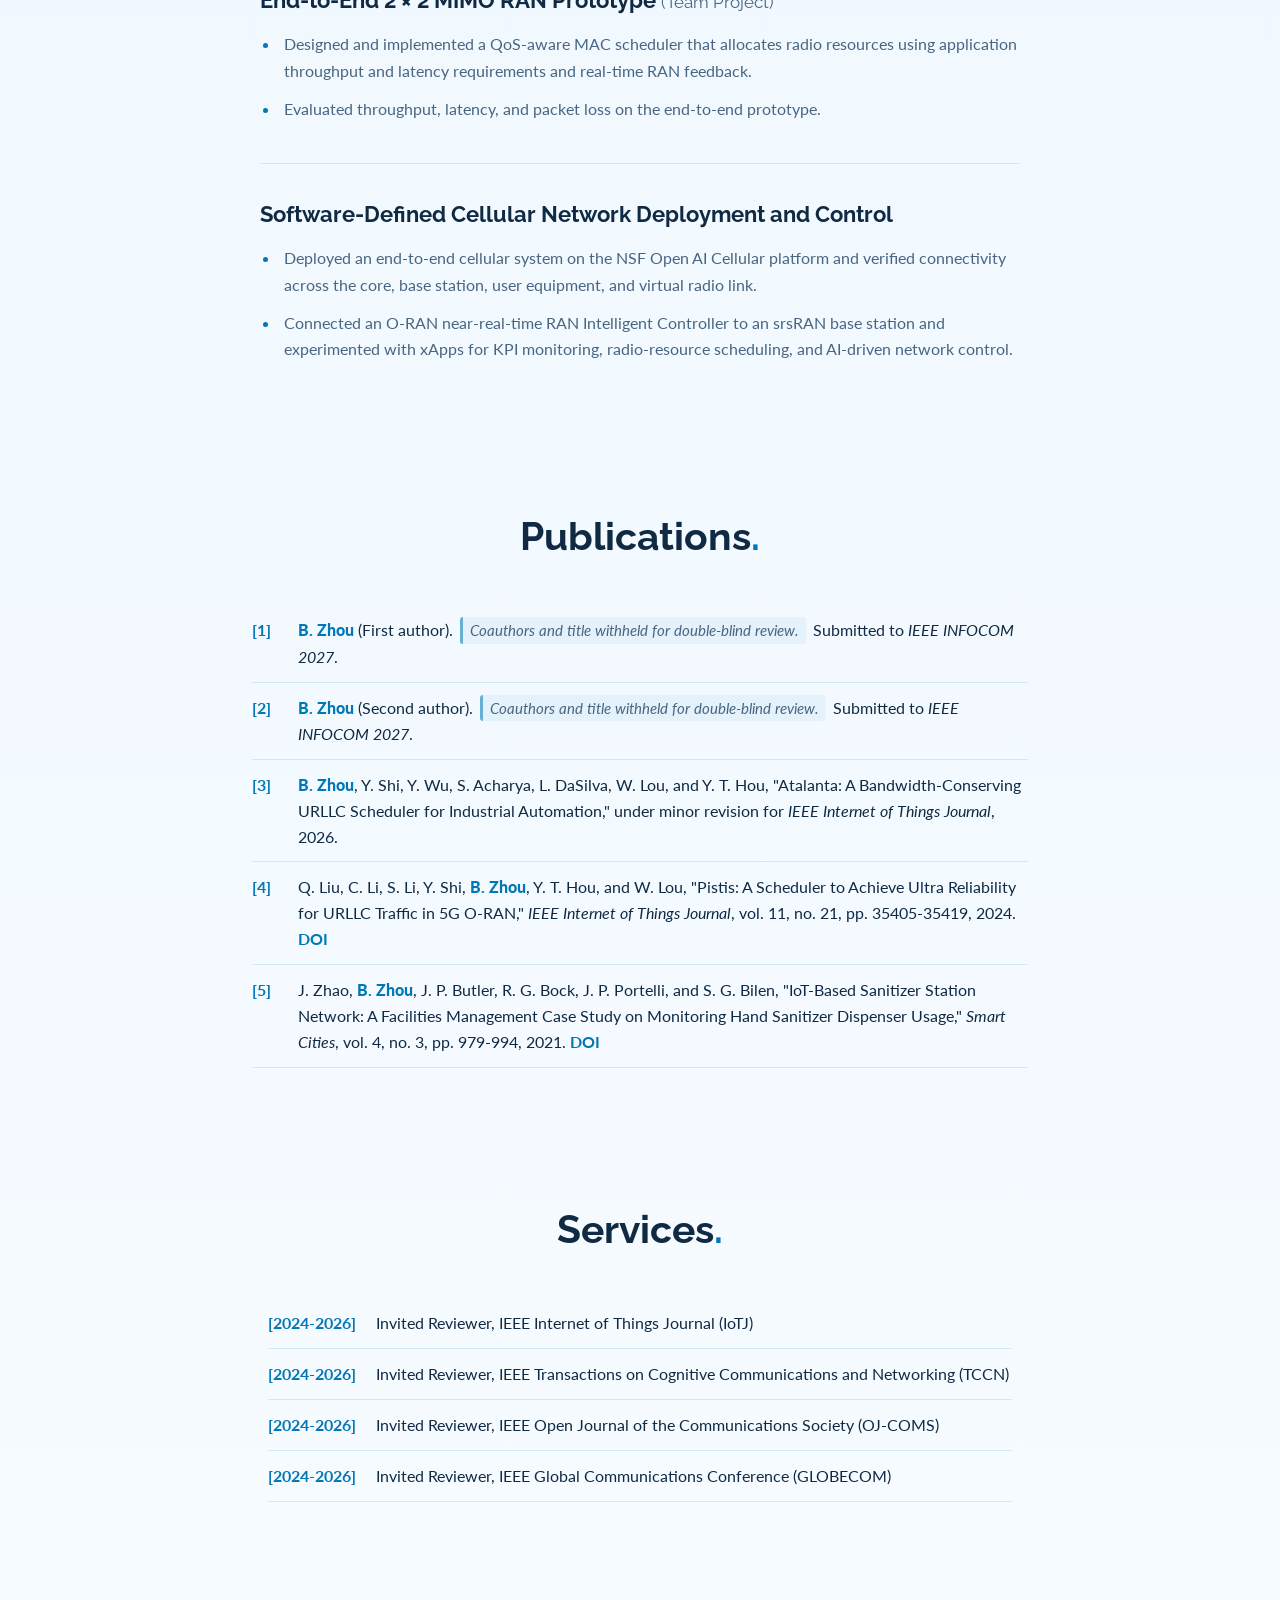
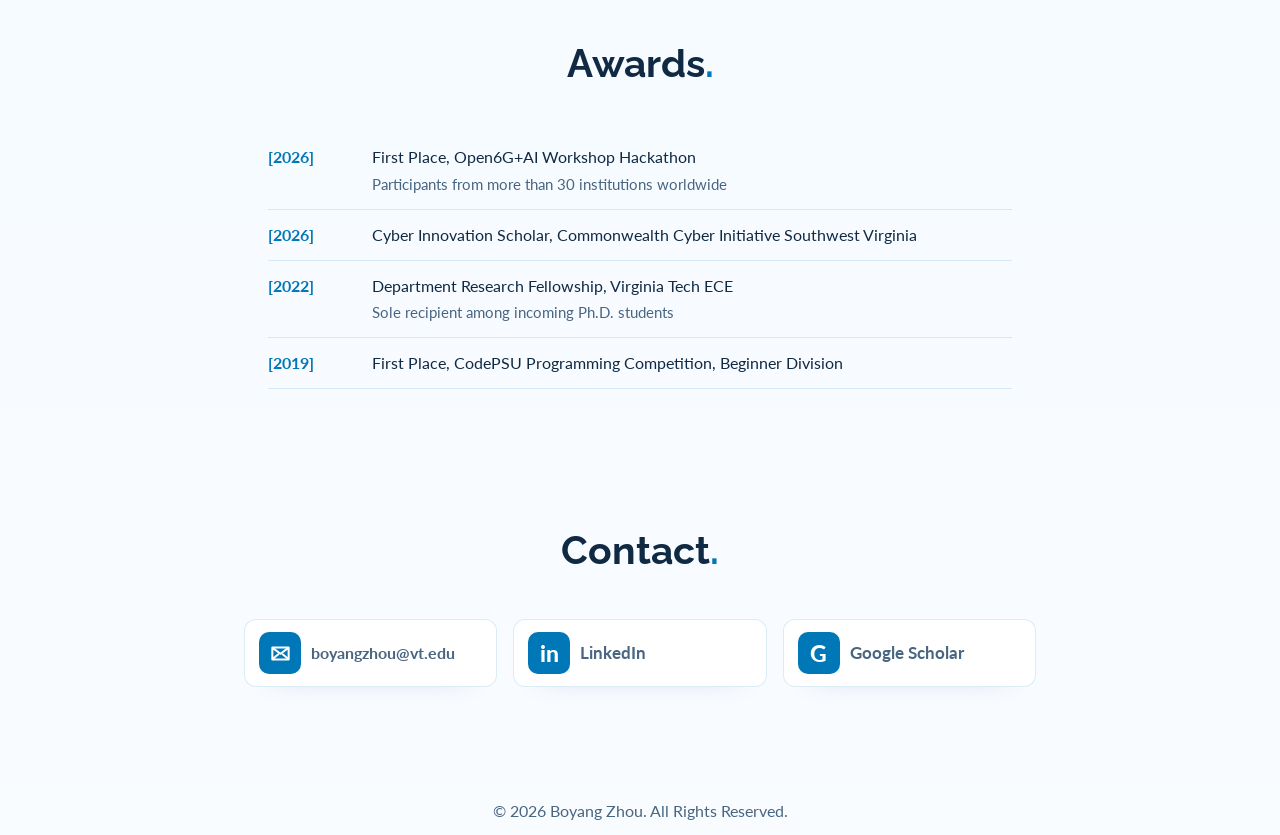
==== commit b7018124: "Clarify parallel computing project title" ====
--- a/index.html
+++ b/index.html
@@ -113,7 +113,7 @@
           </article>
 
           <article class="project-item">
-            <h3>Parallel Radio-Resource Management</h3>
+            <h3>Parallel Computing for Radio-Resource Management</h3>
             <ul>
               <li>Implemented a parallel MAC-layer resource-allocation algorithm in C/C++ using OpenMP, MPI, and CUDA, with shared-memory flags and block-level synchronization for thread coordination.</li>
               <li>Explored CPU memory locality through loop reordering, matrix transposition, and cache tiling.</li>
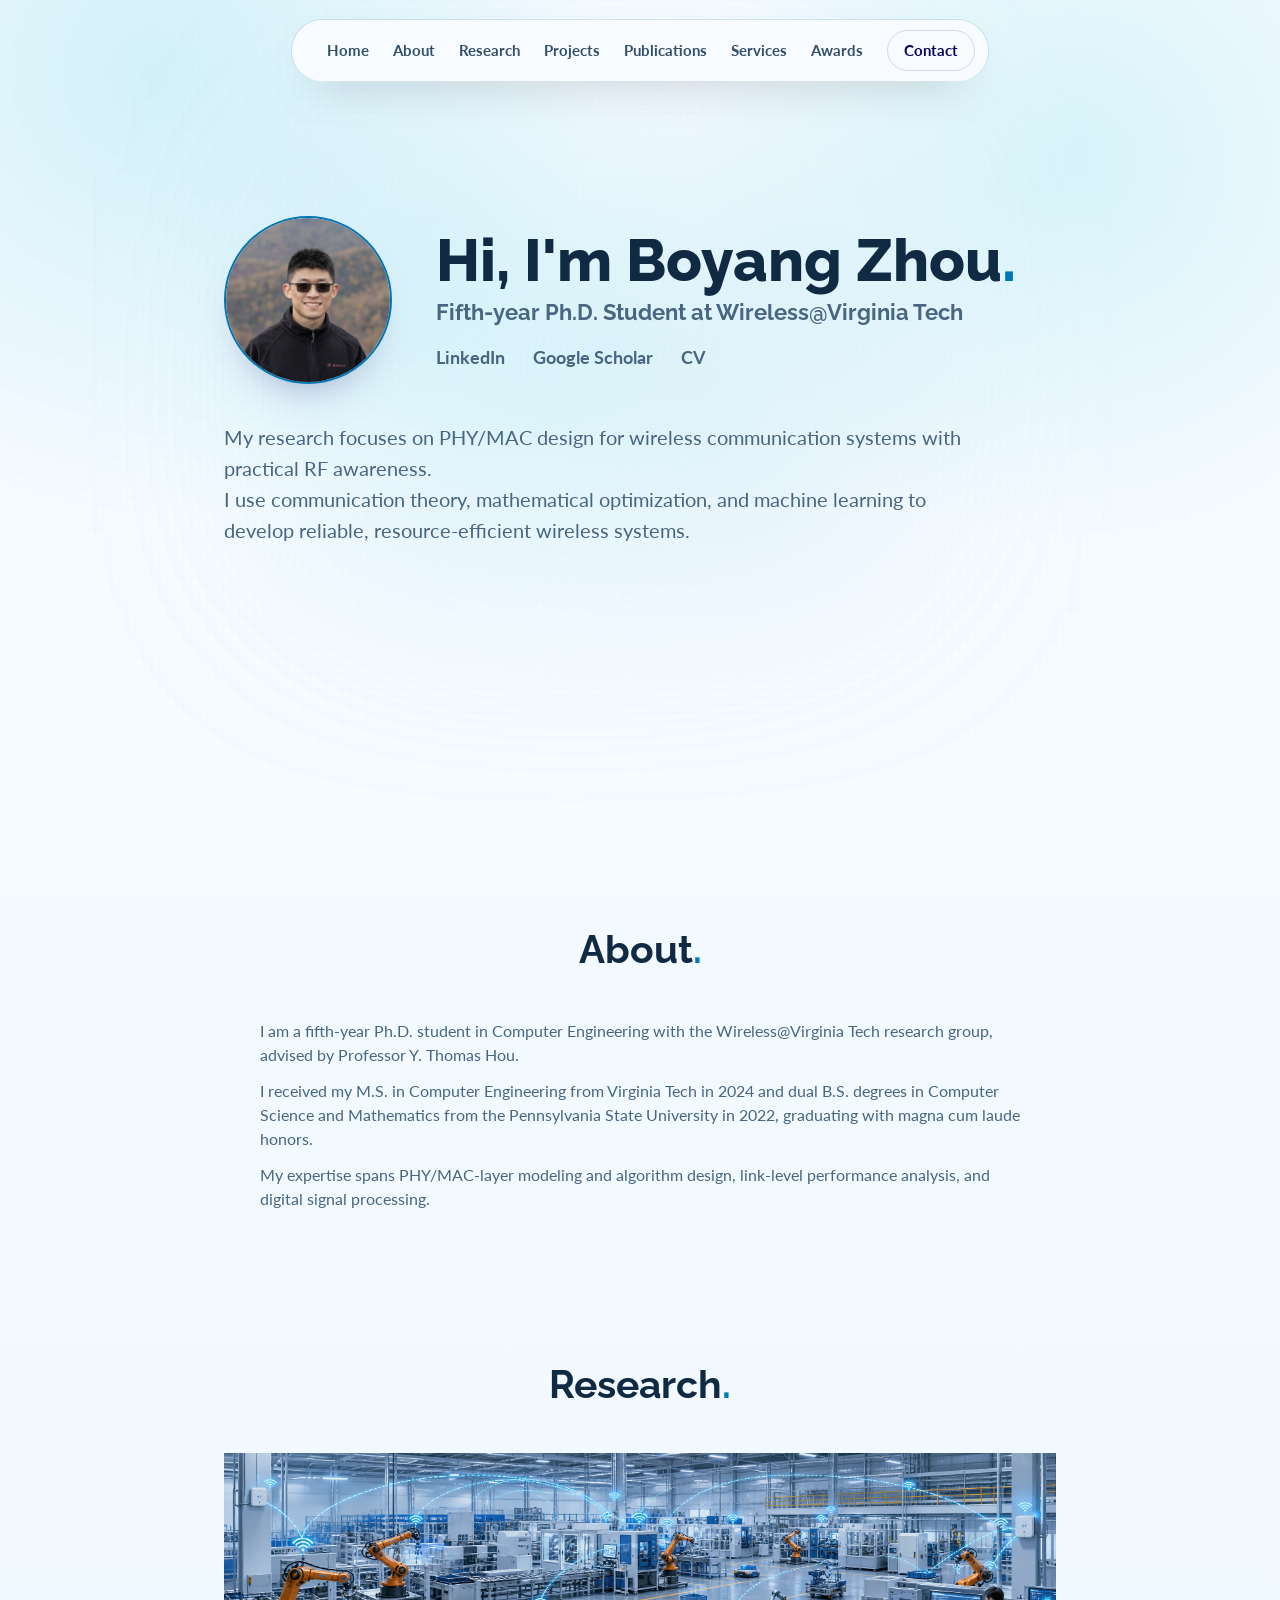
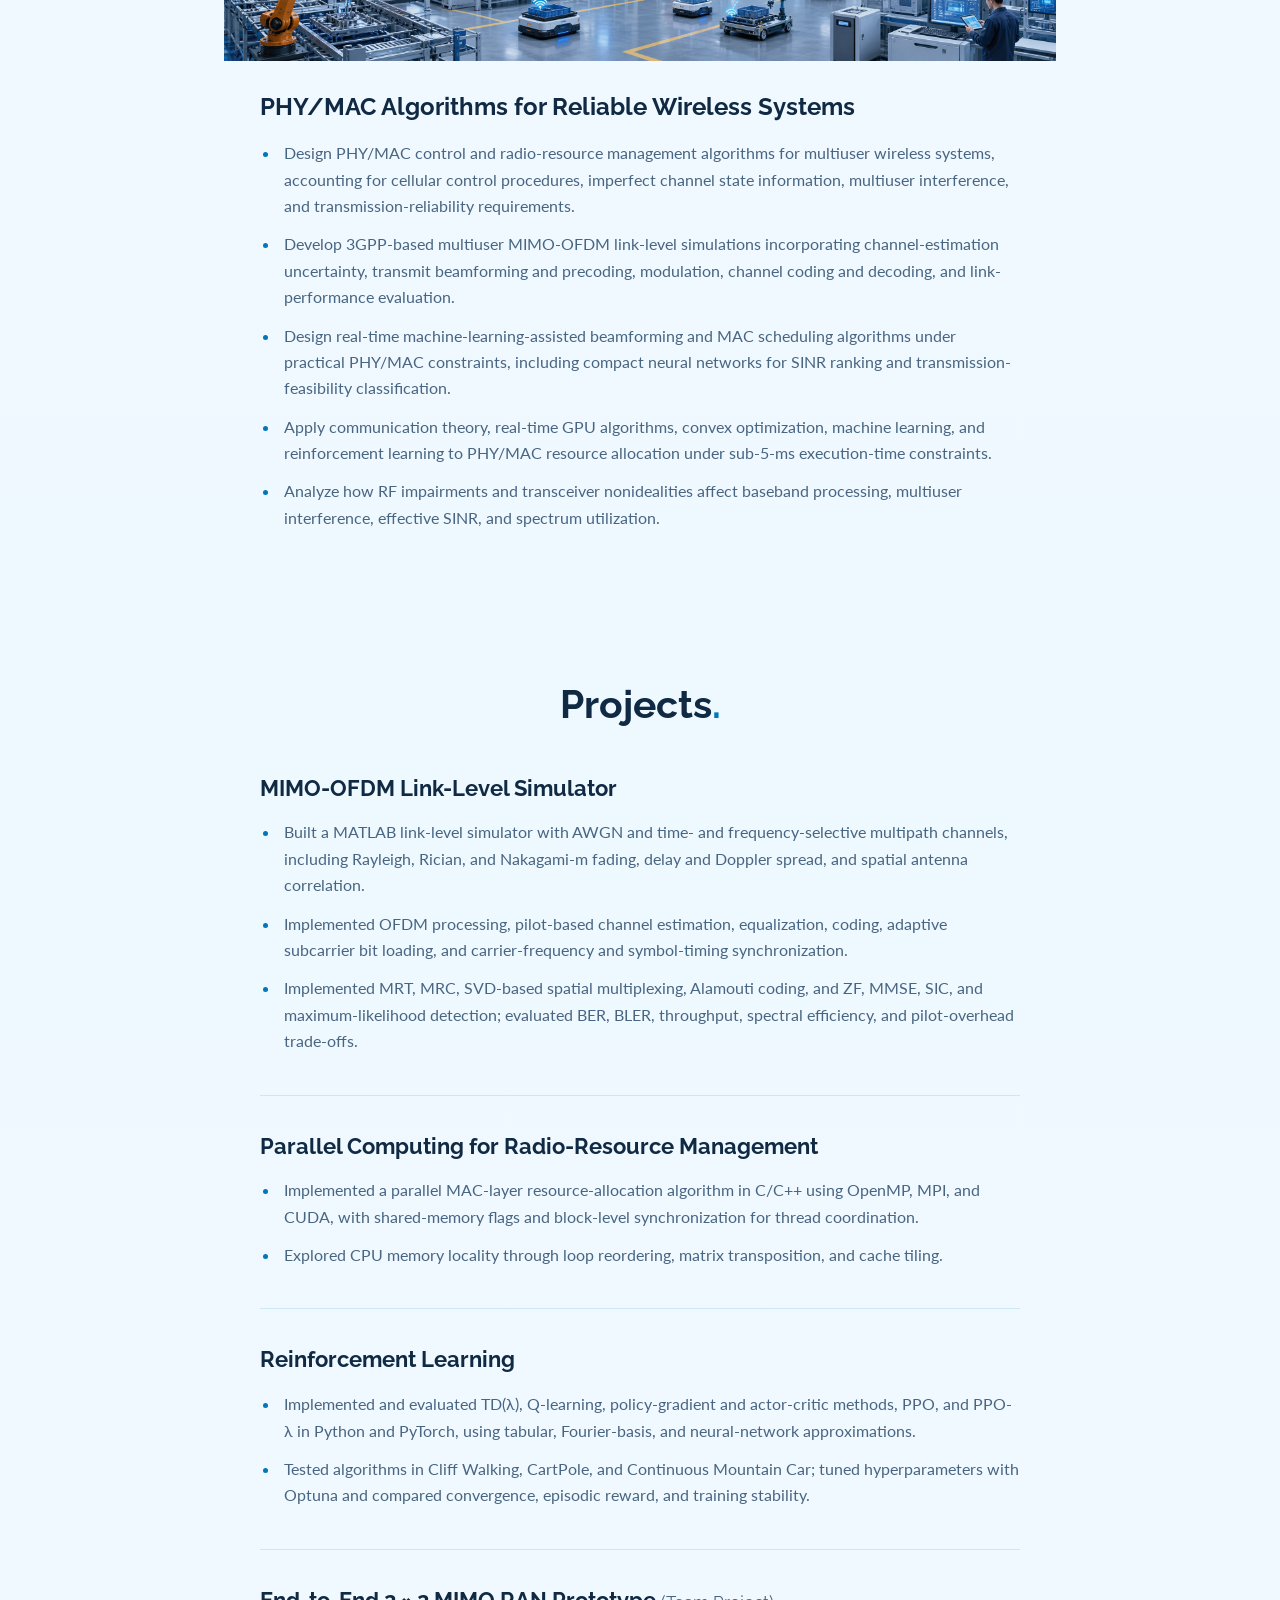
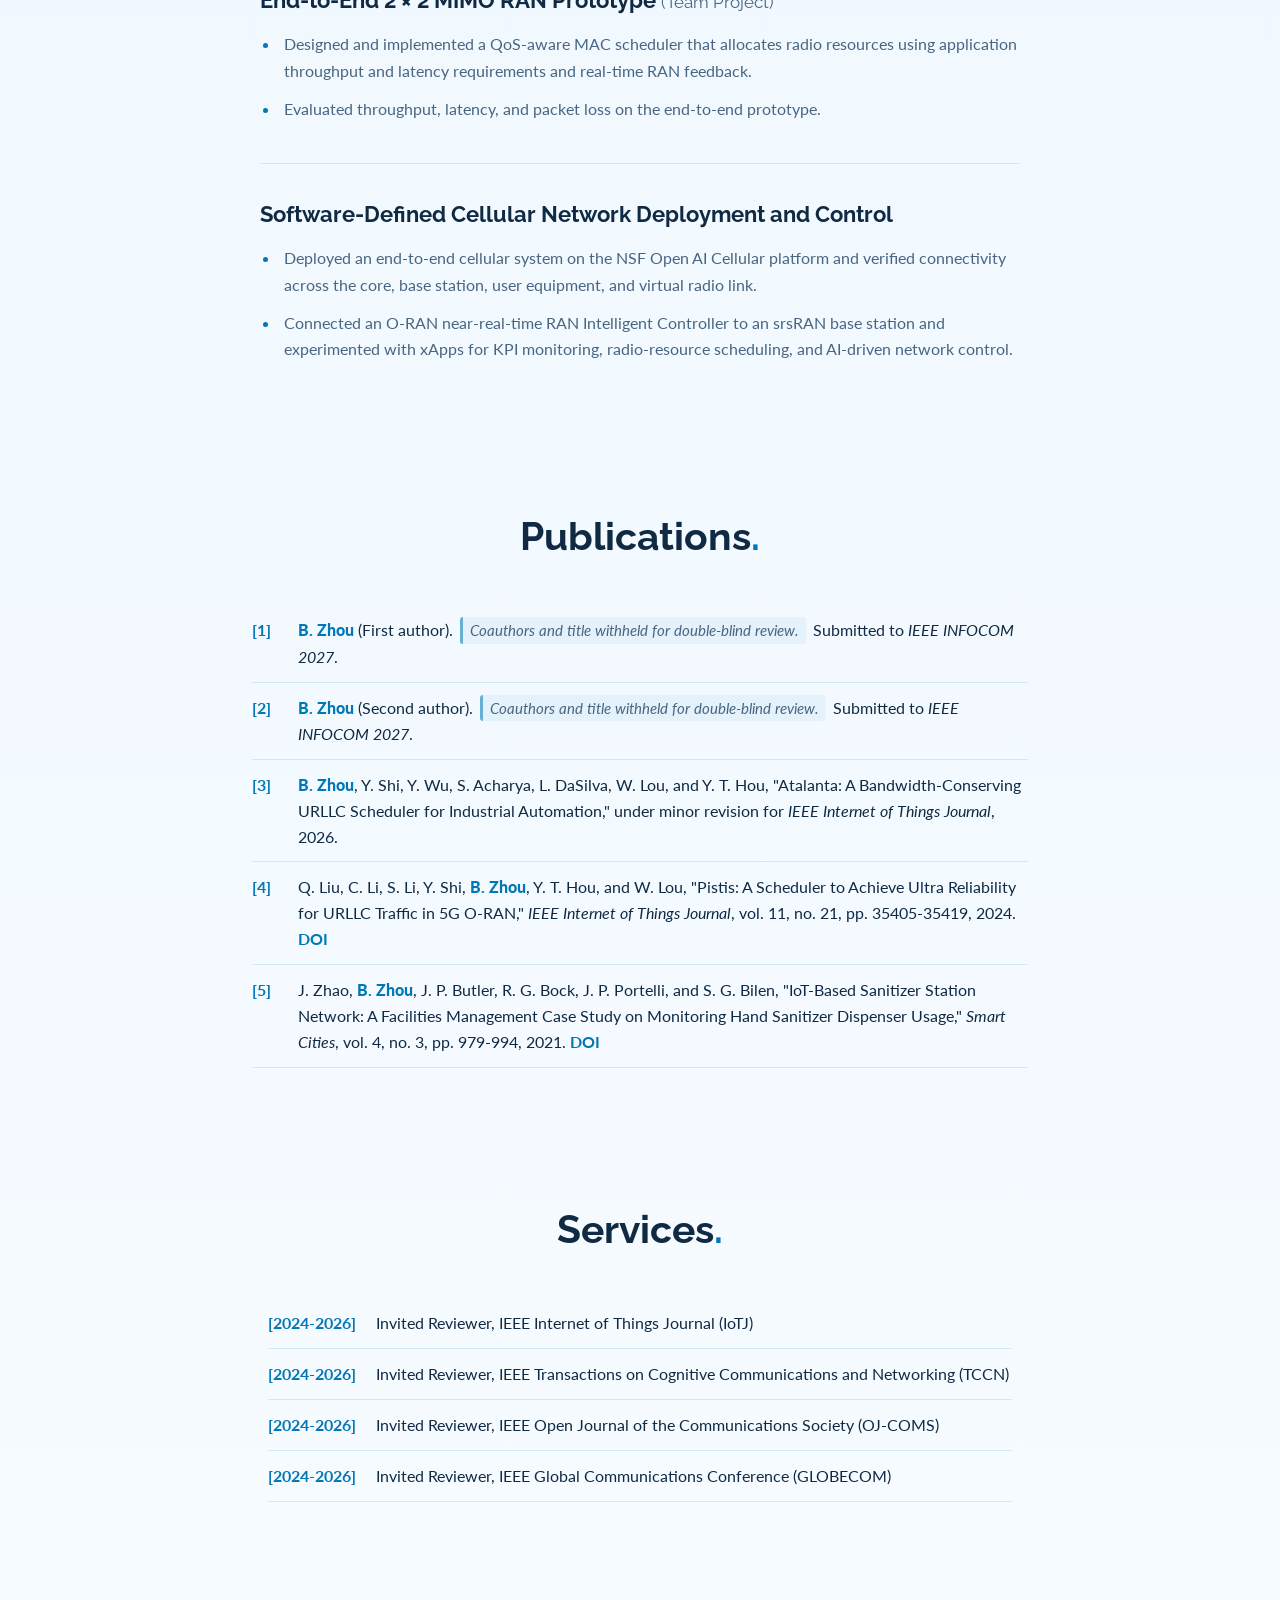
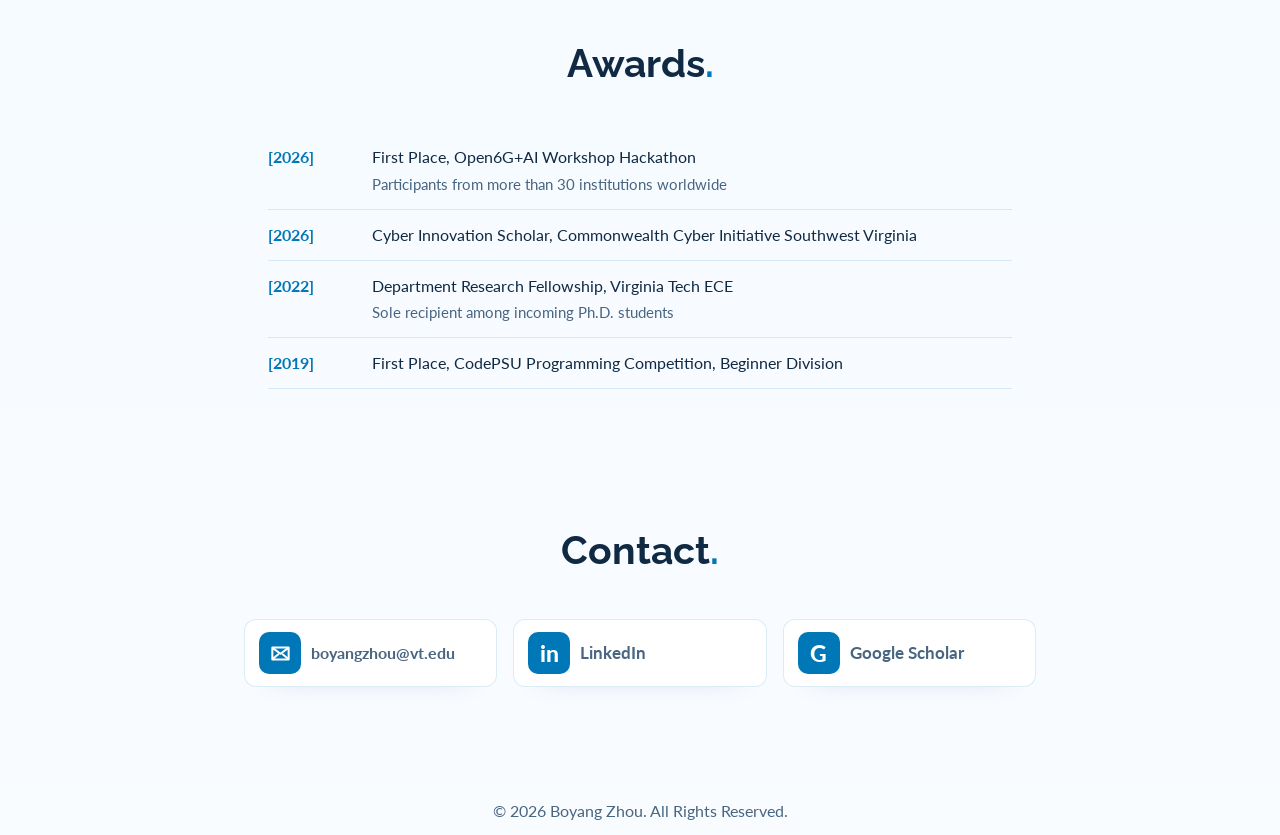
==== commit 5a83e2c6: "Update homepage research introduction" ====
--- a/index.html
+++ b/index.html
@@ -44,7 +44,7 @@
           </div>
 
           <p class="hero-copy">
-            My research focuses on wireless communications across the PHY and MAC layers, including the effects of RF impairments.
+            My research focuses on PHY/MAC design for wireless communication systems with practical RF awareness.
             <span>I use communication theory, mathematical optimization, and machine learning to develop reliable, resource-efficient wireless systems.</span>
           </p>
 
